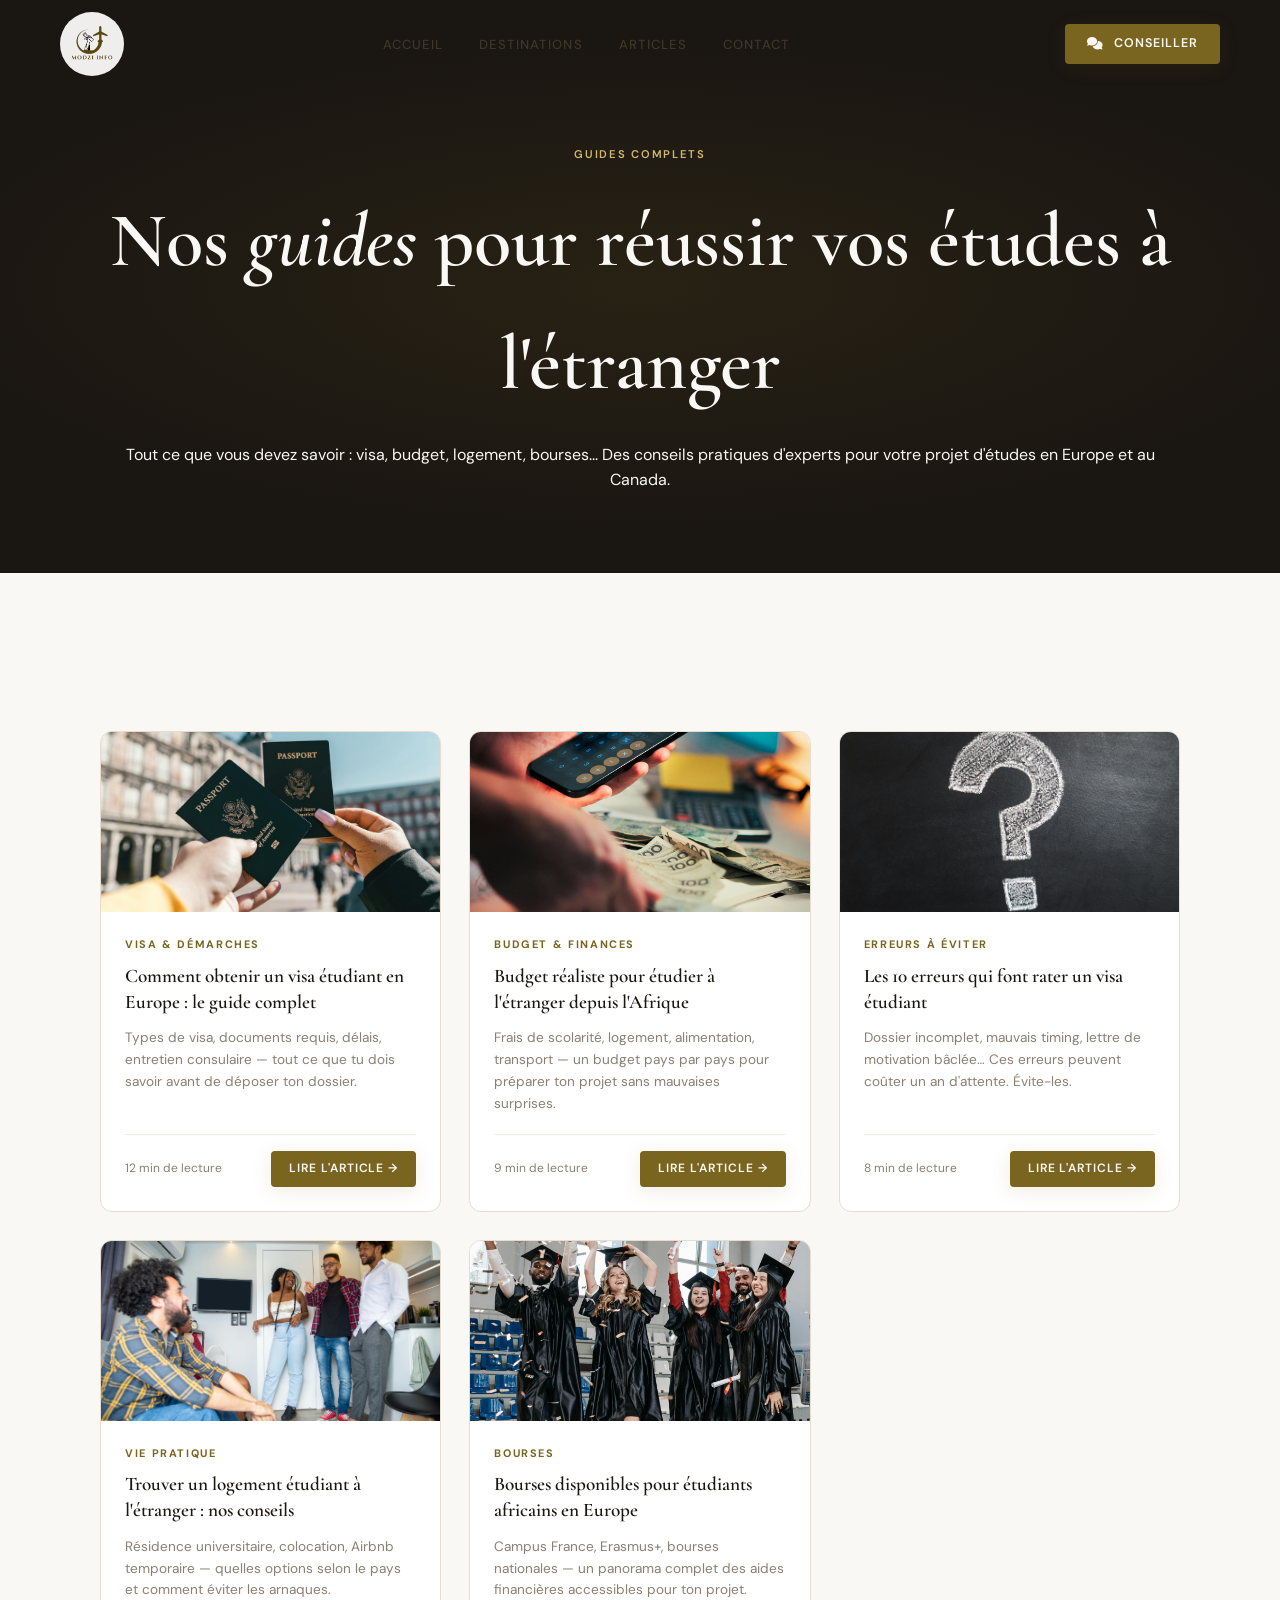
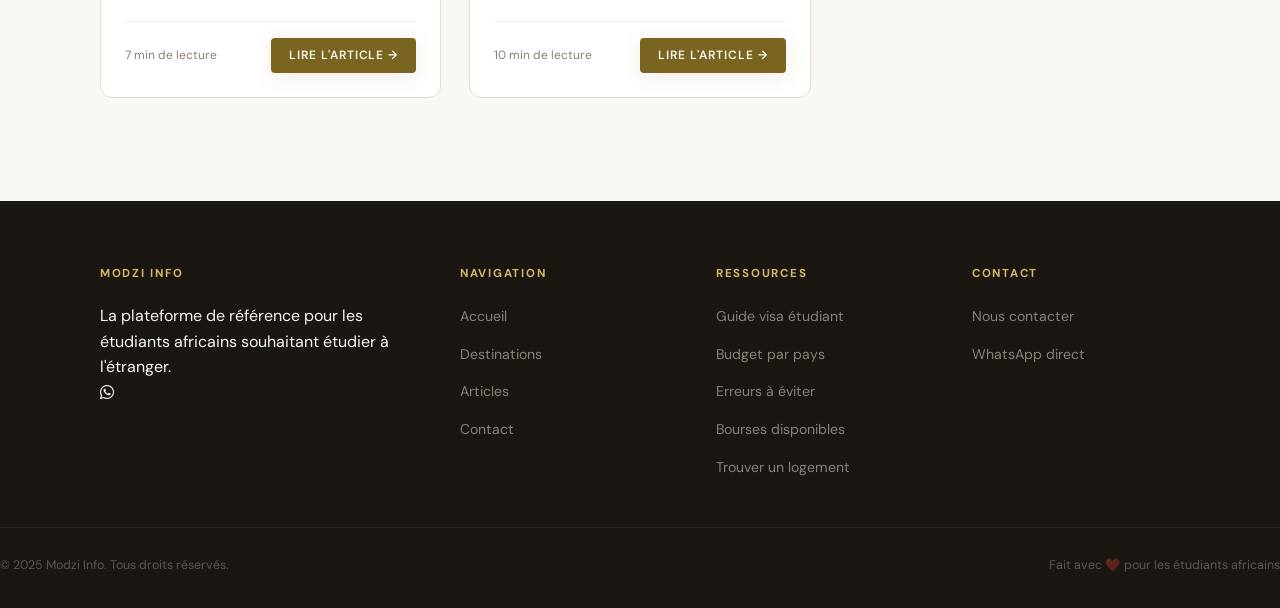
==== articles/index.html @ 4d3afb34 "premier commit" ====
<!DOCTYPE html>
<html lang="fr">
<head>
  <meta charset="UTF-8">
  <meta name="viewport" content="width=device-width, initial-scale=1.0">
  <title>Articles - Modzi Info</title>
  <meta name="description" content="Guides complets pour étudier à l'étranger : visa, budget, logement, bourses. Tous nos conseils pour réussir votre projet d'études en Europe et au Canada.">
  <meta name="keywords" content="études à l'étranger, visa étudiant, budget études, logement étudiant, bourses études">
  <meta property="og:title" content="Articles - Modzi Info">
  <meta property="og:description" content="Guides complets pour étudier à l'étranger : visa, budget, logement, bourses.">
  <meta property="og:type" content="website">
  <link rel="stylesheet" href="../styles.css">
  <link rel="icon" href="../images/logo.png" type="image/png">
  <link rel="stylesheet" href="https://cdnjs.cloudflare.com/ajax/libs/font-awesome/6.4.0/css/all.min.css">
</head>
<body>

<!-- NAVBAR -->
<nav class="navbar" aria-label="Navigation principale">
  <div class="navbar__inner">
    <a class="navbar__logo" href="../index.html" aria-label="Modzi Info - Accueil">
      <img src="../images/logo.png" alt="Modzi Info Logo" width="64" height="64" onerror="this.nextElementSibling.style.display='inline';">
      <span class="navbar__logo-text" style="display:none;">Modzi Info</span>
    </a>
    <ul class="navbar__links" role="list">
      <li><a href="../index.html">Accueil</a></li>
      <li><a href="../destinations.html">Destinations</a></li>
      <li><a href="index.html" aria-current="page">Articles</a></li>
      <li><a href="../contact.html">Contact</a></li>
    </ul>
    <a href="#" class="btn btn-primary navbar__cta" data-wa-generic style="padding:10px 22px;font-size:0.78rem;">
      <i class="fas fa-comments"></i> Conseiller
    </a>
    <button class="hamburger" aria-label="Menu" aria-expanded="false">
      <span></span><span></span><span></span>
    </button>
  </div>
</nav>

<!-- MOBILE MENU -->
<div class="mobile-menu" role="dialog" aria-modal="true" aria-label="Menu mobile">
  <button class="close-btn" aria-label="Fermer le menu">✕</button>
  <a href="../index.html">Accueil</a>
  <a href="../destinations.html">Destinations</a>
  <a href="index.html">Articles</a>
  <a href="../contact.html">Contact</a>
</div>

<!-- PAGE HEADER -->
<header class="page-header">
  <div class="page-header__bg" aria-hidden="true"></div>
  <div class="container page-header__content">
    <div class="tag tag--light">Guides complets</div>
    <h1 class="page-header__title">Nos <em>guides</em> pour réussir vos études à l'étranger</h1>
    <p class="page-header__subtitle">Tout ce que vous devez savoir : visa, budget, logement, bourses... Des conseils pratiques d'experts pour votre projet d'études en Europe et au Canada.</p>
  </div>
</header>

<!-- ARTICLES GRID -->
<section class="section">
  <div class="container">
    <div class="articles-grid">
      <!-- Article 1: Visa étudiant Europe -->
      <article class="article-card fade-up">
        <div class="article-card__thumb">
          <img src="../images/article 1.jpg" alt="Documents et visa" style="width:100%;height:100%;object-fit:cover;">
        </div>
        <div class="article-card__body">
          <div class="article-card__category">Visa & Démarches</div>
          <h3 class="article-card__title">Comment obtenir un visa étudiant en Europe : le guide complet</h3>
          <p class="article-card__excerpt">Types de visa, documents requis, délais, entretien consulaire — tout ce que tu dois savoir avant de déposer ton dossier.</p>
          <div class="article-card__footer">
            <span>12 min de lecture</span>
            <a href="#modal-visa-etudiant" data-modal="modal-visa-etudiant" class="btn btn-primary" style="padding:8px 18px;font-size:0.75rem;">Lire l'article →</a>
          </div>
        </div>
      </article>

      <!-- Article 2: Budget études étranger -->
      <article class="article-card fade-up">
        <div class="article-card__thumb">
          <img src="../images/article 2.jpg" alt="Budget et finances" style="width:100%;height:100%;object-fit:cover;">
        </div>
        <div class="article-card__body">
          <div class="article-card__category">Budget & Finances</div>
          <h3 class="article-card__title">Budget réaliste pour étudier à l'étranger depuis l'Afrique</h3>
          <p class="article-card__excerpt">Frais de scolarité, logement, alimentation, transport — un budget pays par pays pour préparer ton projet sans mauvaises surprises.</p>
          <div class="article-card__footer">
            <span>9 min de lecture</span>
            <a href="#modal-budget-etudes" data-modal="modal-budget-etudes" class="btn btn-primary" style="padding:8px 18px;font-size:0.75rem;">Lire l'article →</a>
          </div>
        </div>
      </article>

      <!-- Article 3: Erreurs visa étudiant -->
      <article class="article-card fade-up">
        <div class="article-card__thumb">
          <img src="../images/article 3.jpg" alt="Erreurs à éviter" style="width:100%;height:100%;object-fit:cover;">
        </div>
        <div class="article-card__body">
          <div class="article-card__category">Erreurs à éviter</div>
          <h3 class="article-card__title">Les 10 erreurs qui font rater un visa étudiant</h3>
          <p class="article-card__excerpt">Dossier incomplet, mauvais timing, lettre de motivation bâclée… Ces erreurs peuvent coûter un an d'attente. Évite-les.</p>
          <div class="article-card__footer">
            <span>8 min de lecture</span>
            <a href="#modal-erreurs-visa" data-modal="modal-erreurs-visa" class="btn btn-primary" style="padding:8px 18px;font-size:0.75rem;">Lire l'article →</a>
          </div>
        </div>
      </article>

      <!-- Article 4: Logement étudiant étranger -->
      <article class="article-card fade-up">
        <div class="article-card__thumb">
          <img src="../images/article 4.jpg" alt="Logement étudiant" style="width:100%;height:100%;object-fit:cover;">
        </div>
        <div class="article-card__body">
          <div class="article-card__category">Vie Pratique</div>
          <h3 class="article-card__title">Trouver un logement étudiant à l'étranger : nos conseils</h3>
          <p class="article-card__excerpt">Résidence universitaire, colocation, Airbnb temporaire — quelles options selon le pays et comment éviter les arnaques.</p>
          <div class="article-card__footer">
            <span>7 min de lecture</span>
            <a href="#modal-logement-etudiant" data-modal="modal-logement-etudiant" class="btn btn-primary" style="padding:8px 18px;font-size:0.75rem;">Lire l'article →</a>
          </div>
        </div>
      </article>

      <!-- Article 5: Bourses étudiants africains -->
      <article class="article-card fade-up">
        <div class="article-card__thumb">
          <img src="../images/article 5.jpg" alt="Bourses et diplôme" style="width:100%;height:100%;object-fit:cover;">
        </div>
        <div class="article-card__body">
          <div class="article-card__category">Bourses</div>
          <h3 class="article-card__title">Bourses disponibles pour étudiants africains en Europe</h3>
          <p class="article-card__excerpt">Campus France, Erasmus+, bourses nationales — un panorama complet des aides financières accessibles pour ton projet.</p>
          <div class="article-card__footer">
            <span>10 min de lecture</span>
            <a href="#modal-bourses-africains" data-modal="modal-bourses-africains" class="btn btn-primary" style="padding:8px 18px;font-size:0.75rem;">Lire l'article →</a>
          </div>
        </div>
      </article>
    </div>
  </div>
</section>

<!-- ARTICLE MODALS -->
<!-- Modal Visa Étudiant Europe -->
<div id="modal-visa-etudiant" class="modal" aria-hidden="true" role="dialog" aria-labelledby="modal-visa-title">
  <div class="modal__overlay" data-modal-close></div>
  <div class="modal__content">
    <button class="modal__close" data-modal-close aria-label="Fermer">
      <i class="fas fa-times"></i>
    </button>
    <div class="modal__header">
      <div class="modal__category">Visa & Démarches</div>
      <h2 id="modal-visa-title" class="modal__title">Comment obtenir un visa étudiant en Europe : le guide complet</h2>
      <div class="modal__meta">12 min de lecture</div>
    </div>
    <div class="modal__body">
      <p>Obtenir un visa étudiant pour l'Europe peut sembler complexe, mais avec la bonne préparation, c'est tout à fait réalisable. Voici le guide complet pour maximiser tes chances de succès.</p>

      <h3>Types de visa étudiant en Europe</h3>
      <p>Il existe plusieurs types de visa selon ta nationalité et le pays de destination :</p>
      <ul>
        <li><strong>Visa Schengen</strong> : Pour les séjours courts (jusqu'à 90 jours)</li>
        <li><strong>Visa étudiant long séjour</strong> : Pour les études de plus de 90 jours</li>
        <li><strong>Visa Campus France</strong> : Spécifique pour la France</li>
        <li><strong>Visa Erasmus+</strong> : Pour les programmes d'échange européens</li>
      </ul>

      <h3>Documents essentiels à préparer</h3>
      <p>Avant même de candidater, rassemble ces documents :</p>
      <ul>
        <li>Passeport valide (au moins 6 mois après la date de retour)</li>
        <li>Preuve d'admission dans un établissement d'enseignement</li>
        <li>Justificatif de ressources financières suffisantes</li>
        <li>Assurance santé internationale</li>
        <li>Certificat de scolarité ou diplôme</li>
      </ul>

      <h3>Délais et procédure</h3>
      <p>Les délais varient selon les pays, mais compte généralement :</p>
      <ul>
        <li>2-3 mois pour l'Allemagne et les Pays-Bas</li>
        <li>1-2 mois pour la France (via Campus France)</li>
        <li>4-6 semaines pour la Belgique et l'Italie</li>
      </ul>

      <div class="modal__cta">
        <a href="../contact.html" class="btn btn-primary" data-modal-close>Obtenir mon visa</a>
      </div>
    </div>
  </div>
</div>

<!-- Modal Budget Études -->
<div id="modal-budget-etudes" class="modal" aria-hidden="true" role="dialog" aria-labelledby="modal-budget-title">
  <div class="modal__overlay" data-modal-close></div>
  <div class="modal__content">
    <button class="modal__close" data-modal-close aria-label="Fermer">
      <i class="fas fa-times"></i>
    </button>
    <div class="modal__header">
      <div class="modal__category">Budget & Finances</div>
      <h2 id="modal-budget-title" class="modal__title">Budget réaliste pour étudier à l'étranger depuis l'Afrique</h2>
      <div class="modal__meta">9 min de lecture</div>
    </div>
    <div class="modal__body">
      <p>Étudier à l'étranger est un investissement important. Voici un budget réaliste pays par pays pour éviter les mauvaises surprises financières.</p>

      <h3>Coûts moyens annuels par pays</h3>

      <h4>🇫🇷 France</h4>
      <ul>
        <li>Frais de scolarité : 2 770€ (public) - 10 000€ (privé)</li>
        <li>Logement : 300-600€/mois</li>
        <li>Alimentation : 200-300€/mois</li>
        <li>Transport : 30-50€/mois</li>
        <li><strong>Total annuel : 12 000-18 000€</strong></li>
      </ul>

      <h4>🇩🇪 Allemagne</h4>
      <ul>
        <li>Frais de scolarité : 0-500€ (selon le Land)</li>
        <li>Logement : 250-450€/mois</li>
        <li>Alimentation : 180-280€/mois</li>
        <li>Transport : 50-80€/mois</li>
        <li><strong>Total annuel : 8 000-12 000€</strong></li>
      </ul>

      <h4>🇨🇦 Canada</h4>
      <ul>
        <li>Frais de scolarité : 8 000-15 000 CAD</li>
        <li>Logement : 400-800 CAD/mois</li>
        <li>Alimentation : 250-400 CAD/mois</li>
        <li>Transport : 60-100 CAD/mois</li>
        <li><strong>Total annuel : 18 000-25 000 CAD</strong></li>
      </ul>

      <h3>Comment réduire tes coûts</h3>
      <ul>
        <li>Postuler aux bourses d'études</li>
        <li>Choisir des villes moins chères</li>
        <li>Travailler pendant tes études (visa autorisant le travail)</li>
        <li>Opter pour la colocation</li>
        <li>Utiliser les transports en commun</li>
      </ul>

      <div class="modal__cta">
        <a href="../visa-etudiant-europe.html" class="btn btn-primary" data-modal-close>Voir les bourses disponibles</a>
      </div>
    </div>
  </div>
</div>

<!-- Modal Erreurs Visa -->
<div id="modal-erreurs-visa" class="modal" aria-hidden="true" role="dialog" aria-labelledby="modal-erreurs-title">
  <div class="modal__overlay" data-modal-close></div>
  <div class="modal__content">
    <button class="modal__close" data-modal-close aria-label="Fermer">
      <i class="fas fa-times"></i>
    </button>
    <div class="modal__header">
      <div class="modal__category">Erreurs à éviter</div>
      <h2 id="modal-erreurs-title" class="modal__title">Les 10 erreurs qui font rater un visa étudiant</h2>
      <div class="modal__meta">8 min de lecture</div>
    </div>
    <div class="modal__body">
      <p>Chaque année, des milliers de candidats voient leur visa refusé pour des erreurs évitables. Voici les pièges les plus courants et comment les éviter.</p>

      <h3>1. Dossier incomplet</h3>
      <p><strong>Erreur</strong> : Oublier un document ou fournir des photocopies illisibles.</p>
      <p><strong>Solution</strong> : Vérifier 3 fois ta checklist avant de déposer.</p>

      <h3>2. Mauvais timing</h3>
      <p><strong>Erreur</strong> : Déposer sa demande à la dernière minute.</p>
      <p><strong>Solution</strong> : Les délais peuvent atteindre 3 mois. Anticipe !</p>

      <h3>3. Lettre de motivation bâclée</h3>
      <p><strong>Erreur</strong> : Copier-coller un modèle générique.</p>
      <p><strong>Solution</strong> : Personnalise ta lettre avec tes motivations réelles.</p>

      <h3>4. Preuve de fonds insuffisante</h3>
      <p><strong>Erreur</strong> : Montrer juste le minimum requis.</p>
      <p><strong>Solution</strong> : Prévois une marge de sécurité (+20-30%).</p>

      <h3>5. Traductions non certifiées</h3>
      <p><strong>Erreur</strong> : Faire traduire par Google Translate.</p>
      <p><strong>Solution</strong> : Utilise des traducteurs assermentés.</p>

      <h3>6. Mauvaise assurance santé</h3>
      <p><strong>Erreur</strong> : Choisir la moins chère sans vérifier la couverture.</p>
      <p><strong>Solution</strong> : Vérifie qu'elle couvre les soins en Europe.</p>

      <h3>7. Adresse d'hébergement imprécise</h3>
      <p><strong>Erreur</strong> : Donner une adresse temporaire ou incomplète.</p>
      <p><strong>Solution</strong> : Fournis une attestation d'hébergement détaillée.</p>

      <h3>8. Documents périmés</h3>
      <p><strong>Erreur</strong> : Utiliser des relevés bancaires vieux de 6 mois.</p>
      <p><strong>Solution</strong> : Tous les documents doivent être récents.</p>

      <h3>9. Erreurs dans le formulaire</h3>
      <p><strong>Erreur</strong> : Fautes de frappe ou informations incohérentes.</p>
      <p><strong>Solution</strong> : Relis-toi plusieurs fois avant validation.</p>

      <h3>10. Stress à l'entretien</h3>
      <p><strong>Erreur</strong> : Paniquer et donner des réponses incohérentes.</p>
      <p><strong>Solution</strong> : Prépare-toi aux questions classiques.</p>

      <div class="modal__cta">
        <a href="../visa-etudiant-europe.html" class="btn btn-primary" data-modal-close>Éviter ces erreurs</a>
      </div>
    </div>
  </div>
</div>

<!-- Modal Logement Étudiant -->
<div id="modal-logement-etudiant" class="modal" aria-hidden="true" role="dialog" aria-labelledby="modal-logement-title">
  <div class="modal__overlay" data-modal-close></div>
  <div class="modal__content">
    <button class="modal__close" data-modal-close aria-label="Fermer">
      <i class="fas fa-times"></i>
    </button>
    <div class="modal__header">
      <div class="modal__category">Vie Pratique</div>
      <h2 id="modal-logement-title" class="modal__title">Trouver un logement étudiant à l'étranger : nos conseils</h2>
      <div class="modal__meta">7 min de lecture</div>
    </div>
    <div class="modal__body">
      <p>Trouver un logement à l'étranger peut être stressant. Voici les meilleures options selon ton budget et tes besoins.</p>

      <h3>Options de logement par pays</h3>

      <h4>🇫🇷 France - Résidence universitaire (CROUS)</h4>
      <ul>
        <li>Loyer : 150-350€/mois</li>
        <li>Avantages : Sécurité, proximité campus, restauration</li>
        <li>Inconvénients : Liste d'attente longue, règles strictes</li>
        <li>Conseil : Candidature 6 mois à l'avance</li>
      </ul>

      <h4>🇩🇪 Allemagne - Studentenwohnheim</h4>
      <ul>
        <li>Loyer : 200-400€/mois</li>
        <li>Avantages : Prix abordables, communauté internationale</li>
        <li>Inconvénients : Peu d'intimité, règles internes</li>
        <li>Conseil : Parle allemand pour de meilleures chances</li>
      </ul>

      <h4>🇨🇦 Canada - Résidence ou colocation</h4>
      <ul>
        <li>Loyer : 400-800 CAD/mois</li>
        <li>Avantages : Flexibilité, apprentissage du français/anglais</li>
        <li>Inconvénients : Marché locatif tendu</li>
        <li>Conseil : Utilise Facebook groups et Kijiji</li>
      </ul>

      <h3>Comment éviter les arnaques</h3>
      <ul>
        <li>Vérifie toujours l'identité du propriétaire</li>
        <li>Visite le logement avant de signer</li>
        <li>Lis attentivement le contrat</li>
        <li>Demande des références pour les colocataires</li>
        <li>Méfie-toi des offres "trop belles pour être vraies"</li>
      </ul>

      <h3>Documents nécessaires</h3>
      <ul>
        <li>Carte d'étudiant ou lettre d'admission</li>
        <li>Justificatif de revenus</li>
        <li>Garant (souvent un parent)</li>
        <li>Assurance habitation</li>
      </ul>

      <div class="modal__cta">
        <a href="../destinations.html" class="btn btn-primary" data-modal-close>Voir les destinations</a>
      </div>
    </div>
  </div>
</div>

<!-- Modal Bourses Étudiants Africains -->
<div id="modal-bourses-africains" class="modal" aria-hidden="true" role="dialog" aria-labelledby="modal-bourses-title">
  <div class="modal__overlay" data-modal-close></div>
  <div class="modal__content">
    <button class="modal__close" data-modal-close aria-label="Fermer">
      <i class="fas fa-times"></i>
    </button>
    <div class="modal__header">
      <div class="modal__category">Bourses</div>
      <h2 id="modal-bourses-title" class="modal__title">Bourses disponibles pour étudiants africains en Europe</h2>
      <div class="modal__meta">10 min de lecture</div>
    </div>
    <div class="modal__body">
      <p>Les bourses d'études peuvent couvrir jusqu'à 100% de tes frais. Voici un panorama complet des aides financières accessibles aux étudiants africains.</p>

      <h3>Bourses françaises</h3>

      <h4>🎓 Bourse Campus France</h4>
      <ul>
        <li>Montant : 1 000-4 000€/an selon le niveau</li>
        <li>Conditions : Admission universitaire, ressources modestes</li>
        <li>Candidature : Via le dossier Campus France</li>
      </ul>

      <h4>🌍 Bourse Eiffel</h4>
      <ul>
        <li>Montant : 1 181€/mois (Master) - 1 400€/mois (Doctorat)</li>
        <li>Conditions : Excellence académique, projet innovant</li>
        <li>Candidature : Via l'établissement d'accueil</li>
      </ul>

      <h3>Bourses européennes</h3>

      <h4>🇪🇺 Erasmus+ Afrique</h4>
      <ul>
        <li>Montant : 1 000€/mois + frais de voyage</li>
        <li>Conditions : Master ou Doctorat, partenariat université</li>
        <li>Candidature : Via ton université d'origine</li>
      </ul>

      <h4>🇩🇪 DAAD (Allemagne)</h4>
      <ul>
        <li>Montant : 750-1 000€/mois</li>
        <li>Conditions : Très bonnes notes, projet de recherche</li>
        <li>Candidature : En ligne sur le site DAAD</li>
      </ul>

      <h3>Bourses internationales</h3>

      <h4>🌍 AUF (Agence Universitaire Francophone)</h4>
      <ul>
        <li>Montant : Variable selon le pays</li>
        <li>Conditions : Pays membres de l'AUF</li>
        <li>Candidature : Via l'université partenaire</li>
      </ul>

      <h4>🇺🇳 Bourses UNESCO</h4>
      <ul>
        <li>Montant : Frais de scolarité + allocation</li>
        <li>Conditions : Projet de développement durable</li>
        <li>Candidature : Via le gouvernement national</li>
      </ul>

      <h3>Conseils pour candidater</h3>
      <ul>
        <li>Commence tes recherches 1 an à l'avance</li>
        <li>Prépare un dossier solide avec de bonnes notes</li>
        <li>Rédige une lettre de motivation percutante</li>
        <li>Demande des lettres de recommandation</li>
        <li>Candidate à plusieurs bourses simultanément</li>
      </ul>

      <div class="modal__cta">
        <a href="../contact.html" class="btn btn-primary" data-modal-close>Postuler aux bourses</a>
      </div>
    </div>
  </div>
</div>

<!-- FOOTER -->
<footer class="footer">
  <div class="container footer__grid">
    <div class="footer__col">
      <h4>Modzi Info</h4>
      <p>La plateforme de référence pour les étudiants africains souhaitant étudier à l'étranger.</p>
      <div class="footer__social">
        <a href="https://wa.me/22899324636" target="_blank" rel="noopener" aria-label="WhatsApp">
          <i class="fab fa-whatsapp"></i>
        </a>
      </div>
    </div>
    <div class="footer__col">
      <h4>Navigation</h4>
      <ul>
        <li><a href="../index.html">Accueil</a></li>
        <li><a href="../destinations.html">Destinations</a></li>
        <li><a href="index.html">Articles</a></li>
        <li><a href="../contact.html">Contact</a></li>
      </ul>
    </div>
    <div class="footer__col">
      <h4>Ressources</h4>
      <ul>
        <li><a href="#modal-visa-etudiant" data-modal="modal-visa-etudiant">Guide visa étudiant</a></li>
        <li><a href="#modal-budget-etudes" data-modal="modal-budget-etudes">Budget par pays</a></li>
        <li><a href="#modal-erreurs-visa" data-modal="modal-erreurs-visa">Erreurs à éviter</a></li>
        <li><a href="#modal-bourses-africains" data-modal="modal-bourses-africains">Bourses disponibles</a></li>
        <li><a href="#modal-logement-etudiant" data-modal="modal-logement-etudiant">Trouver un logement</a></li>
      </ul>
    </div>
    <div class="footer__col">
      <h4>Contact</h4>
      <ul>
        <li><a href="../contact.html">Nous contacter</a></li>
        <li><a href="https://wa.me/22899324636" target="_blank" rel="noopener">WhatsApp direct</a></li>
      </ul>
    </div>
  </div>
  <div class="footer__bottom">
    <span>© 2025 Modzi Info. Tous droits réservés.</span>
    <span>Fait avec ❤️ pour les étudiants africains</span>
  </div>
</footer>

<script src="../main.js"></script>
</body>
</html>
---- styles.css ----
/* ========================================
   MODZI INFO — Design System
   Luxury Editorial × African Ambition
   ======================================== */

@import url('https://fonts.googleapis.com/css2?family=Cormorant+Garamond:ital,wght@0,300;0,400;0,600;0,700;1,300;1,400&family=DM+Sans:wght@300;400;500;600&display=swap');

:root {
  --gold: #7a6520;
  --gold-light: #b89a30;
  --gold-pale: #d4b96a;
  --gold-shimmer: #e8d48a;
  --beige: #f2ede6;
  --beige-dark: #e6ddd0;
  --cream: #faf8f4;
  --ink: #1a1612;
  --ink-light: #3d3629;
  --muted: #8a7f72;
  --white: #ffffff;
  --shadow: rgba(122, 101, 32, 0.12);
  --shadow-deep: rgba(26, 22, 18, 0.18);
  --font-display: 'Cormorant Garamond', Georgia, serif;
  --font-body: 'DM Sans', sans-serif;
  --radius: 4px;
  --radius-lg: 12px;
  --transition: 0.35s cubic-bezier(0.25, 0.46, 0.45, 0.94);
  --container: 1200px;
  --section-pad: clamp(60px, 8vw, 120px);
}

*, *::before, *::after { box-sizing: border-box; margin: 0; padding: 0; }
html { scroll-behavior: smooth; font-size: 16px; }
body { font-family: var(--font-body); background: var(--cream); color: var(--ink); line-height: 1.6; overflow-x: hidden; -webkit-font-smoothing: antialiased; }
img { max-width: 100%; display: block; }
a { color: inherit; text-decoration: none; }
ul { list-style: none; }

.container { max-width: var(--container); margin: 0 auto; padding: 0 clamp(20px, 5vw, 60px); }
.section { padding: var(--section-pad) 0; }
.section--dark { background: var(--ink); color: var(--cream); }
.section--beige { background: var(--beige); }

.tag { display: inline-block; font-family: var(--font-body); font-size: 0.7rem; font-weight: 600; letter-spacing: 0.15em; text-transform: uppercase; color: var(--gold); margin-bottom: 16px; }
.tag--light { color: var(--gold-pale); }

.section-title { font-family: var(--font-display); font-size: clamp(2rem, 5vw, 3.5rem); font-weight: 600; line-height: 1.1; color: var(--ink); }
.section-title--light { color: var(--cream); }
.section-title em { font-style: italic; color: var(--gold); }
.section-subtitle { font-size: clamp(1rem, 2vw, 1.15rem); color: var(--muted); max-width: 540px; margin-top: 16px; font-weight: 300; }
.section-subtitle--light { color: var(--gold-pale); opacity: 0.85; }

.btn { display: inline-flex; align-items: center; gap: 10px; font-family: var(--font-body); font-size: 0.85rem; font-weight: 600; letter-spacing: 0.08em; text-transform: uppercase; padding: 14px 32px; border-radius: var(--radius); cursor: pointer; border: none; transition: var(--transition); position: relative; overflow: hidden; white-space: nowrap; }
.btn:hover { transform: translateY(-2px); }
.btn:active { transform: translateY(0); }
.btn-primary { background: var(--gold); color: var(--cream); box-shadow: 0 4px 20px var(--shadow); }
.btn-primary:hover { background: var(--ink); box-shadow: 0 8px 32px var(--shadow-deep); }
.btn-outline { background: transparent; color: var(--gold); border: 1.5px solid var(--gold); }
.btn-outline:hover { background: var(--gold); color: var(--cream); }
.btn-light { background: var(--cream); color: var(--gold); }
.btn-light:hover { background: var(--beige); }
.btn-whatsapp { background: #25d366; color: #fff; font-size: 0.95rem; padding: 16px 36px; border-radius: 50px; box-shadow: 0 8px 32px rgba(37,211,102,0.3); }
.btn-whatsapp:hover { background: #1da851; box-shadow: 0 12px 40px rgba(37,211,102,0.45); transform: translateY(-2px); }

.navbar { position: fixed; top: 0; left: 0; right: 0; z-index: 1000; padding: 0 clamp(20px, 5vw, 60px); transition: var(--transition); }
.navbar.scrolled { background: rgba(250,248,244,0.96); backdrop-filter: blur(20px); -webkit-backdrop-filter: blur(20px); box-shadow: 0 1px 0 var(--beige-dark), 0 4px 20px var(--shadow); }
.navbar__inner { max-width: var(--container); margin: 0 auto; display: flex; align-items: center; justify-content: space-between; height: 88px; }
.navbar__logo { display: flex; align-items: center; gap: 12px; }
.navbar__logo img { height: 64px; width: 64px; object-fit: contain; border-radius: 50%; background: rgba(255,255,255,0.05); }
.navbar__logo-text { font-family: var(--font-display); font-size: 1.5rem; font-weight: 700; color: var(--gold); letter-spacing: 0.05em; }
.navbar__links { display: flex; align-items: center; gap: 36px; }
.navbar__links a { font-size: 0.82rem; font-weight: 500; letter-spacing: 0.08em; text-transform: uppercase; color: var(--ink-light); transition: color var(--transition); position: relative; }
.navbar__links a::after { content: ''; position: absolute; bottom: -3px; left: 0; right: 0; height: 1.5px; background: var(--gold); transform: scaleX(0); transform-origin: left; transition: transform var(--transition); }
.navbar__links a:hover { color: var(--gold); }
.navbar__links a:hover::after { transform: scaleX(1); }
.navbar__cta { margin-left: 16px; }
.hamburger { display: none; flex-direction: column; gap: 5px; cursor: pointer; padding: 4px; background: none; border: none; }
.hamburger span { width: 24px; height: 2px; background: var(--cream); transition: var(--transition); border-radius: 2px; display: block; }
.navbar.scrolled .hamburger span { background: var(--ink); }

.mobile-menu { display: none; position: fixed; inset: 0; background: var(--cream); z-index: 999; flex-direction: column; align-items: center; justify-content: center; gap: 32px; }
.mobile-menu.open { display: flex; }
.mobile-menu a { font-family: var(--font-display); font-size: 2rem; font-weight: 600; color: var(--ink); transition: color var(--transition); }
.mobile-menu a:hover { color: var(--gold); }
.mobile-menu .close-btn { position: absolute; top: 24px; right: 24px; font-size: 1.8rem; cursor: pointer; color: var(--muted); background: none; border: none; line-height: 1; }

.hero { min-height: 100vh; display: flex; align-items: center; position: relative; overflow: hidden; background: var(--ink); padding: 120px 0 80px; }
.hero__bg { position: absolute; inset: 0; background: radial-gradient(ellipse 80% 60% at 70% 50%, rgba(122,101,32,0.18) 0%, transparent 60%), radial-gradient(ellipse 50% 80% at 20% 80%, rgba(122,101,32,0.08) 0%, transparent 50%); }
.hero__grid-lines { position: absolute; inset: 0; background-image: linear-gradient(rgba(122,101,32,0.06) 1px, transparent 1px), linear-gradient(90deg, rgba(122,101,32,0.06) 1px, transparent 1px); background-size: 60px 60px; }
.hero__content { position: relative; z-index: 2; max-width: 680px; }
.hero__eyebrow { display: inline-flex; align-items: center; gap: 10px; font-size: 0.72rem; font-weight: 600; letter-spacing: 0.18em; text-transform: uppercase; color: var(--gold-pale); margin-bottom: 28px; }
.hero__eyebrow::before { content: ''; width: 32px; height: 1px; background: var(--gold-pale); }
.hero__title { font-family: var(--font-display); font-size: clamp(2.8rem, 6.5vw, 5rem); font-weight: 600; line-height: 1.05; color: var(--cream); margin-bottom: 28px; }
.hero__title em { font-style: italic; color: var(--gold-pale); }
.hero__subtitle { font-size: clamp(1rem, 2vw, 1.15rem); color: rgba(242,237,230,0.6); font-weight: 300; max-width: 480px; margin-bottom: 48px; line-height: 1.75; }
.hero__actions { display: flex; gap: 16px; flex-wrap: wrap; }
.hero__scroll { position: absolute; bottom: 40px; left: 50%; transform: translateX(-50%); display: flex; flex-direction: column; align-items: center; gap: 8px; color: rgba(242,237,230,0.4); font-size: 0.7rem; letter-spacing: 0.15em; text-transform: uppercase; animation: scrollPulse 2.5s ease-in-out infinite; }
.hero__scroll-line { width: 1px; height: 48px; background: linear-gradient(to bottom, rgba(242,237,230,0.4), transparent); }
@keyframes scrollPulse { 0%,100%{opacity:.4;transform:translateX(-50%) translateY(0)}50%{opacity:.8;transform:translateX(-50%) translateY(6px)} }

.hero__flags { position: absolute; right: clamp(20px, 5vw, 80px); top: 50%; transform: translateY(-50%); display: flex; flex-direction: column; gap: 12px; z-index: 2; }
.hero__flag-chip { display: flex; align-items: center; gap: 10px; background: rgba(255,255,255,0.05); border: 1px solid rgba(122,101,32,0.25); border-radius: 50px; padding: 8px 16px; font-size: 0.8rem; color: rgba(242,237,230,0.7); backdrop-filter: blur(8px); transition: var(--transition); }
.hero__flag-chip:hover { background: rgba(122,101,32,0.2); border-color: var(--gold-pale); color: var(--cream); }

.stats-bar { background: var(--gold); padding: 24px 0; }
.stats-bar__inner { display: flex; justify-content: center; gap: clamp(32px, 5vw, 80px); flex-wrap: wrap; }
.stat-item { text-align: center; color: var(--cream); }
.stat-item__num { font-family: var(--font-display); font-size: 2rem; font-weight: 700; display: block; line-height: 1; }
.stat-item__label { font-size: 0.72rem; letter-spacing: 0.12em; text-transform: uppercase; opacity: 0.75; margin-top: 4px; display: block; }

.destinations-grid { display: grid; grid-template-columns: repeat(auto-fill, minmax(260px, 1fr)); gap: 24px; margin-top: 56px; }
.dest-card { background: var(--white); border-radius: var(--radius-lg); overflow: hidden; border: 1px solid var(--beige-dark); transition: var(--transition); cursor: pointer; position: relative; }
.dest-card:hover { transform: translateY(-6px); box-shadow: 0 24px 64px var(--shadow-deep); border-color: var(--gold-pale); }
.dest-card__header { height: 140px; display: flex; align-items: center; justify-content: center; position: relative; overflow: hidden; }
.dest-card__flag { width: 120px; height: 80px; object-fit: cover; position: relative; z-index: 1; border-radius: var(--radius); }
.dest-card__header-bg { position: absolute; inset: 0; opacity: 0.07; transition: var(--transition); background-size: cover; background-position: center; }
.dest-card:hover .dest-card__header-bg { opacity: 0.13; transform: scale(1.05); }
.dest-card__body { padding: 22px; }
.dest-card__country { font-family: var(--font-display); font-size: 1.4rem; font-weight: 600; color: var(--ink); margin-bottom: 8px; }
.dest-card__desc { font-size: 0.85rem; color: var(--muted); line-height: 1.65; margin-bottom: 18px; }
.dest-card__meta { display: flex; gap: 6px; flex-wrap: wrap; margin-bottom: 18px; }
.meta-tag { font-size: 0.68rem; font-weight: 600; letter-spacing: 0.08em; text-transform: uppercase; padding: 4px 10px; border-radius: 50px; background: var(--beige); color: var(--gold); }

.steps { display: grid; grid-template-columns: repeat(auto-fit, minmax(240px, 1fr)); gap: 40px; margin-top: 64px; position: relative; }
.steps::before { content: ''; position: absolute; top: 36px; left: 10%; right: 10%; height: 1px; background: linear-gradient(90deg, transparent, var(--gold-pale), transparent); }
.step { text-align: center; position: relative; }
.step__num { width: 72px; height: 72px; border-radius: 50%; background: var(--beige); border: 2px solid var(--gold-pale); display: flex; align-items: center; justify-content: center; margin: 0 auto 24px; font-family: var(--font-display); font-size: 1.8rem; font-weight: 700; color: var(--gold); position: relative; z-index: 1; transition: var(--transition); }
.step:hover .step__num { background: var(--gold); color: var(--cream); transform: scale(1.1); }
.step__title { font-family: var(--font-display); font-size: 1.3rem; font-weight: 600; color: var(--ink); margin-bottom: 12px; }
.step__desc { font-size: 0.88rem; color: var(--muted); line-height: 1.7; }

.articles-grid { display: grid; grid-template-columns: repeat(auto-fill, minmax(300px, 1fr)); gap: 28px; margin-top: 56px; }
.article-card { background: var(--white); border-radius: var(--radius-lg); overflow: hidden; border: 1px solid var(--beige-dark); transition: var(--transition); display: flex; flex-direction: column; }
.article-card:hover { transform: translateY(-4px); box-shadow: 0 16px 48px var(--shadow); }
.article-card__thumb { height: 180px; display: flex; align-items: center; justify-content: center; overflow: hidden; background: var(--beige); }
.article-card__body { padding: 24px; flex: 1; display: flex; flex-direction: column; }
.article-card__category { font-size: 0.68rem; font-weight: 700; letter-spacing: 0.15em; text-transform: uppercase; color: var(--gold); margin-bottom: 10px; }
.article-card__title { font-family: var(--font-display); font-size: 1.2rem; font-weight: 600; color: var(--ink); line-height: 1.35; margin-bottom: 12px; }
.article-card__excerpt { font-size: 0.85rem; color: var(--muted); line-height: 1.6; flex: 1; margin-bottom: 20px; }
.article-card__footer { display: flex; align-items: center; justify-content: space-between; font-size: 0.75rem; color: var(--muted); margin-top: auto; border-top: 1px solid var(--beige); padding-top: 16px; }

.conversion { text-align: center; padding: var(--section-pad) 0; position: relative; overflow: hidden; }
.conversion__bg { position: absolute; inset: 0; background: radial-gradient(ellipse 70% 80% at 50% 50%, rgba(122,101,32,0.1) 0%, transparent 70%); }
.conversion__content { position: relative; z-index: 1; }
.conversion__title { font-family: var(--font-display); font-size: clamp(2.2rem, 5vw, 4rem); font-weight: 600; color: var(--ink); margin-bottom: 20px; }
.conversion__title em { font-style: italic; color: var(--gold); }
.conversion__text { font-size: 1.05rem; color: var(--muted); max-width: 500px; margin: 0 auto 40px; font-weight: 300; }
.conversion__trust { display: flex; align-items: center; justify-content: center; gap: 24px; margin-top: 28px; flex-wrap: wrap; font-size: 0.8rem; color: var(--muted); }
.conversion__trust-item { display: flex; align-items: center; gap: 6px; }
.conversion__trust-item::before { content: '✓'; color: #25d366; font-weight: 700; }

footer { background: var(--ink); color: var(--cream); padding: 64px 0 32px; }
.footer__grid { display: grid; grid-template-columns: 1.5fr repeat(3, 1fr); gap: 48px; margin-bottom: 48px; }
.footer__brand img { height: 40px; margin-bottom: 16px; border-radius: 50%; }
.footer__brand p { font-size: 0.85rem; color: rgba(242,237,230,0.45); line-height: 1.7; max-width: 240px; }
.footer__col h4 { font-size: 0.72rem; font-weight: 700; letter-spacing: 0.15em; text-transform: uppercase; color: var(--gold-pale); margin-bottom: 20px; }
.footer__col ul { display: flex; flex-direction: column; gap: 12px; }
.footer__col ul a { font-size: 0.88rem; color: rgba(242,237,230,0.5); transition: color var(--transition); }
.footer__col ul a:hover { color: var(--gold-pale); }
.footer__bottom { border-top: 1px solid rgba(255,255,255,0.08); padding-top: 28px; display: flex; align-items: center; justify-content: space-between; font-size: 0.78rem; color: rgba(242,237,230,0.3); }

.country-hero { background: var(--ink); color: var(--cream); padding: 140px 0 80px; position: relative; overflow: hidden; }
.country-hero__flag-bg { position: absolute; right: -2%; top: 50%; transform: translateY(-50%); font-size: clamp(200px, 30vw, 360px); line-height: 1; opacity: 0.07; pointer-events: none; }
.country-hero__tag { font-size: 0.72rem; font-weight: 700; letter-spacing: 0.15em; text-transform: uppercase; color: var(--gold-pale); margin-bottom: 16px; display: flex; align-items: center; gap: 10px; }
.country-hero__tag::before { content: ''; width: 28px; height: 1px; background: var(--gold-pale); }
.country-hero__title { font-family: var(--font-display); font-size: clamp(2.5rem, 6vw, 5rem); font-weight: 600; line-height: 1.1; margin-bottom: 20px; }
.country-hero__subtitle { font-size: 1.05rem; color: rgba(242,237,230,0.6); max-width: 480px; font-weight: 300; line-height: 1.75; margin-bottom: 40px; }
.country-hero__quick { display: flex; gap: 32px; flex-wrap: wrap; margin-top: 48px; padding-top: 40px; border-top: 1px solid rgba(255,255,255,0.1); }
.quick-stat__val { font-family: var(--font-display); font-size: 1.8rem; font-weight: 700; color: var(--gold-pale); display: block; }
.quick-stat__key { font-size: 0.72rem; letter-spacing: 0.1em; text-transform: uppercase; opacity: 0.5; }

.country-content { padding: 80px 0; }
.country-layout { display: grid; grid-template-columns: 1fr 300px; gap: 60px; align-items: start; }
.content-block { margin-bottom: 56px; }
.content-block__title { font-family: var(--font-display); font-size: 1.7rem; font-weight: 600; color: var(--ink); margin-bottom: 20px; padding-bottom: 16px; border-bottom: 1px solid var(--beige-dark); display: flex; align-items: center; gap: 12px; }
.content-block p { font-size: 0.95rem; color: var(--ink-light); line-height: 1.85; margin-bottom: 16px; }

.info-list { display: flex; flex-direction: column; gap: 12px; }
.info-item { display: flex; align-items: flex-start; gap: 14px; padding: 16px; background: var(--beige); border-radius: var(--radius); border-left: 3px solid var(--gold-pale); }
.info-item__icon { font-size: 1rem; flex-shrink: 0; margin-top: 2px; }
.info-item__text { font-size: 0.88rem; color: var(--ink-light); line-height: 1.5; }
.info-item__label { font-weight: 600; color: var(--ink); font-size: 0.82rem; display: block; margin-bottom: 2px; }

.warning-box { background: #fff8e1; border: 1px solid #ffe082; border-radius: var(--radius); padding: 20px 24px; margin: 24px 0; }
.warning-box__title { font-weight: 700; font-size: 0.82rem; color: #e65100; margin-bottom: 12px; text-transform: uppercase; letter-spacing: 0.08em; }
.warning-box ul li { font-size: 0.88rem; color: #5d4037; padding-left: 20px; position: relative; margin-bottom: 8px; }
.warning-box ul li::before { content: '⚠'; position: absolute; left: 0; font-size: 0.7rem; }

.steps-list { display: flex; flex-direction: column; gap: 20px; }
.step-item { display: flex; gap: 20px; align-items: flex-start; }
.step-item__num { width: 36px; height: 36px; border-radius: 50%; background: var(--gold); color: var(--cream); display: flex; align-items: center; justify-content: center; font-weight: 700; font-size: 0.85rem; flex-shrink: 0; }
.step-item__content h4 { font-weight: 600; font-size: 0.95rem; color: var(--ink); margin-bottom: 4px; }
.step-item__content p { font-size: 0.85rem; color: var(--muted); line-height: 1.6; margin: 0; }

.sidebar { position: sticky; top: 100px; display: flex; flex-direction: column; gap: 24px; }
.sidebar-card { background: var(--ink); color: var(--cream); border-radius: var(--radius-lg); padding: 32px; text-align: center; }
.sidebar-card__icon { font-size: 2.5rem; margin-bottom: 16px; }
.sidebar-card__title { font-family: var(--font-display); font-size: 1.4rem; font-weight: 600; margin-bottom: 12px; }
.sidebar-card__text { font-size: 0.85rem; color: rgba(242,237,230,0.55); line-height: 1.7; margin-bottom: 24px; }
.sidebar-card .btn { width: 100%; justify-content: center; }

.budget-card { background: var(--white); border: 1px solid var(--beige-dark); border-radius: var(--radius-lg); padding: 28px; }
.budget-card h3 { font-family: var(--font-display); font-size: 1.2rem; font-weight: 600; color: var(--ink); margin-bottom: 20px; padding-bottom: 16px; border-bottom: 1px solid var(--beige-dark); }
.budget-line { display: flex; justify-content: space-between; align-items: center; padding: 10px 0; border-bottom: 1px solid var(--beige); font-size: 0.85rem; }
.budget-line:last-child { border: none; font-weight: 700; color: var(--gold); }
.budget-line__label { color: var(--muted); }
.budget-line__val { font-weight: 600; }

.page-header { background: var(--ink); color: var(--cream); padding: 140px 0 80px; text-align: center; position: relative; overflow: hidden; }
.page-header__bg { position: absolute; inset: 0; background: radial-gradient(ellipse 80% 60% at 50% 50%, rgba(122,101,32,0.15) 0%, transparent 70%); }
.page-header__content { position: relative; z-index: 1; }
.page-header__title { font-family: var(--font-display); font-size: clamp(2.5rem, 6vw, 5rem); font-weight: 600; margin-bottom: 16px; }
.page-header__sub { font-size: 1.1rem; color: rgba(242,237,230,0.55); max-width: 500px; margin: 0 auto; font-weight: 300; }

.breadcrumb { padding: 16px 0; font-size: 0.78rem; color: var(--muted); display: flex; align-items: center; gap: 8px; flex-wrap: wrap; }
.breadcrumb a { color: var(--gold); }
.breadcrumb a:hover { text-decoration: underline; }

.article-body { max-width: 740px; margin: 0 auto; padding: 80px clamp(20px, 5vw, 60px); }
.article-body h2 { font-family: var(--font-display); font-size: 1.75rem; font-weight: 600; color: var(--ink); margin: 48px 0 20px; }
.article-body p { font-size: 1rem; color: var(--ink-light); line-height: 1.9; margin-bottom: 20px; }
.article-body ul { margin: 20px 0; display: flex; flex-direction: column; gap: 10px; }
.article-body ul li { padding-left: 20px; position: relative; font-size: 0.95rem; color: var(--ink-light); line-height: 1.7; }
.article-body ul li::before { content: '→'; position: absolute; left: 0; color: var(--gold); font-weight: 700; }
.article-cta { background: var(--beige); border-radius: var(--radius-lg); padding: 40px; text-align: center; margin: 56px 0; border: 1px solid var(--gold-pale); }
.article-cta h3 { font-family: var(--font-display); font-size: 1.6rem; font-weight: 600; color: var(--ink); margin-bottom: 12px; }
.article-cta p { color: var(--muted); margin-bottom: 24px; }

.contact-section { padding: var(--section-pad) 0; }
.contact-layout { display: grid; grid-template-columns: 1fr 1.2fr; gap: 80px; align-items: start; }
.contact-info__title { font-family: var(--font-display); font-size: 2.5rem; font-weight: 600; color: var(--ink); margin-bottom: 20px; }
.contact-info p { font-size: 0.95rem; color: var(--muted); line-height: 1.8; margin-bottom: 40px; }
.contact-methods { display: flex; flex-direction: column; gap: 20px; }
.contact-method { display: flex; align-items: center; gap: 16px; padding: 20px; background: var(--beige); border-radius: var(--radius); transition: var(--transition); border: 1px solid transparent; }
.contact-method:hover { border-color: var(--gold-pale); background: var(--white); }
.contact-method__icon { width: 48px; height: 48px; border-radius: 50%; background: var(--gold); display: flex; align-items: center; justify-content: center; font-size: 1.2rem; flex-shrink: 0; }
.contact-method__label { font-size: 0.72rem; font-weight: 700; letter-spacing: 0.1em; text-transform: uppercase; color: var(--muted); }
.contact-method__val { font-weight: 600; font-size: 0.95rem; color: var(--ink); margin-top: 2px; }
.contact-form { background: var(--white); border-radius: var(--radius-lg); padding: 40px; border: 1px solid var(--beige-dark); }
.form-group { margin-bottom: 24px; }
.form-group label { display: block; font-size: 0.75rem; font-weight: 700; letter-spacing: 0.1em; text-transform: uppercase; color: var(--ink-light); margin-bottom: 8px; }
.form-group input, .form-group select, .form-group textarea { width: 100%; padding: 13px 16px; border: 1.5px solid var(--beige-dark); border-radius: var(--radius); font-family: var(--font-body); font-size: 0.9rem; color: var(--ink); background: var(--cream); transition: border-color var(--transition); outline: none; }
.form-group input:focus, .form-group select:focus, .form-group textarea:focus { border-color: var(--gold); background: var(--white); }
.form-group textarea { resize: vertical; min-height: 120px; }
.form-group select { cursor: pointer; }

.fade-up { opacity: 0; transform: translateY(30px); transition: opacity 0.7s ease, transform 0.7s ease; }
.fade-up.visible { opacity: 1; transform: translateY(0); }

@media (max-width: 1024px) {
  .footer__grid { grid-template-columns: 1fr 1fr; }
  .country-layout { grid-template-columns: 1fr; }
  .sidebar { position: static; }
  .contact-layout { grid-template-columns: 1fr; gap: 48px; }
}
.testimonials-grid { 
  display: flex; 
  gap: 28px; 
  margin-top: 56px; 
  margin-bottom: 40px; 
  overflow: hidden;
  position: relative;
}

.testimonials-grid::before,
.testimonials-grid::after {
  content: '';
  flex-shrink: 0;
  width: 28px;
}

.testimonials-container {
  display: flex;
  gap: 28px;
  animation: scroll 30s linear infinite;
}

.testimonials-container:hover {
  animation-play-state: paused;
}

@keyframes scroll {
  0% { transform: translateX(0); }
  100% { transform: translateX(-50%); }
}
.testimonial-card { background: var(--white); border: 1.5px solid var(--beige-dark); border-radius: var(--radius-lg); padding: 32px; transition: var(--transition); position: relative; }
.testimonial-card:hover { transform: translateY(-4px); box-shadow: 0 16px 48px var(--shadow); border-color: var(--gold-pale); }
.testimonial-stars { font-size: 1rem; color: #ffc107; margin-bottom: 16px; letter-spacing: 2px; }
.testimonial-text { font-size: 0.95rem; color: var(--ink-light); line-height: 1.8; margin-bottom: 24px; font-style: italic; }
.testimonial-author { display: flex; align-items: center; gap: 12px; }
.testimonial-avatar { font-size: 2.5rem; }
.testimonial-name { font-weight: 600; color: var(--ink); font-size: 0.9rem; }
.testimonial-location { font-size: 0.75rem; color: var(--gold); font-weight: 600; letter-spacing: 0.08em; text-transform: uppercase; }

@media (max-width: 768px) {
  .testimonials-grid { 
    display: grid; 
    grid-template-columns: 1fr; 
    overflow: visible;
  }
  .testimonials-container {
    animation: none;
    display: grid;
    grid-template-columns: 1fr;
    gap: 28px;
  }
  .footer__bottom { flex-direction: column; gap: 12px; text-align: center; }
  .steps::before { display: none; }
}
@media (max-width: 480px) {
  .hero__actions { flex-direction: column; }
  .hero__actions .btn { text-align: center; justify-content: center; }
}

/* MODAL STYLES */
.modal {
  position: fixed;
  top: 0;
  left: 0;
  width: 100%;
  height: 100%;
  z-index: 1000;
  display: flex;
  align-items: center;
  justify-content: center;
  opacity: 0;
  visibility: hidden;
  transition: all 0.3s ease;
}

.modal.open {
  opacity: 1;
  visibility: visible;
}

.modal__overlay {
  position: absolute;
  top: 0;
  left: 0;
  width: 100%;
  height: 100%;
  background: rgba(26, 22, 18, 0.8);
  backdrop-filter: blur(4px);
  cursor: pointer;
}

.modal__content {
  position: relative;
  background: var(--white);
  border-radius: var(--radius-lg);
  max-width: 800px;
  max-height: 90vh;
  width: 90%;
  margin: 20px;
  box-shadow: 0 20px 60px rgba(122, 101, 40, 0.3);
  overflow: hidden;
  transform: scale(0.9) translateY(20px);
  transition: all 0.3s ease;
}

.modal.open .modal__content {
  transform: scale(1) translateY(0);
}

.modal__close {
  position: absolute;
  top: 20px;
  right: 20px;
  background: none;
  border: none;
  font-size: 24px;
  color: var(--muted);
  cursor: pointer;
  z-index: 10;
  width: 40px;
  height: 40px;
  border-radius: 50%;
  display: flex;
  align-items: center;
  justify-content: center;
  transition: all 0.2s ease;
}

.modal__close:hover {
  background: var(--beige-light);
  color: var(--ink);
}

.modal__header {
  padding: 40px 40px 20px;
  border-bottom: 1px solid var(--beige-dark);
}

.modal__category {
  display: inline-block;
  background: var(--gold);
  color: var(--white);
  padding: 6px 16px;
  border-radius: var(--radius-sm);
  font-size: 0.8rem;
  font-weight: 600;
  letter-spacing: 0.08em;
  text-transform: uppercase;
  margin-bottom: 16px;
}

.modal__title {
  font-size: 1.8rem;
  font-weight: 700;
  color: var(--ink);
  margin: 0 0 12px 0;
  line-height: 1.2;
}

.modal__meta {
  font-size: 0.9rem;
  color: var(--muted);
  font-weight: 500;
}

.modal__body {
  padding: 32px 40px;
  max-height: 60vh;
  overflow-y: auto;
}

.modal__body h3 {
  font-size: 1.2rem;
  font-weight: 600;
  color: var(--ink);
  margin: 32px 0 16px 0;
}

.modal__body h4 {
  font-size: 1rem;
  font-weight: 600;
  color: var(--gold);
  margin: 24px 0 12px 0;
}

.modal__body p {
  line-height: 1.7;
  color: var(--ink-light);
  margin-bottom: 16px;
}

.modal__body ul {
  margin: 16px 0;
  padding-left: 20px;
}

.modal__body li {
  margin-bottom: 8px;
  line-height: 1.6;
  color: var(--ink-light);
}

.modal__body strong {
  color: var(--ink);
  font-weight: 600;
}

.modal__cta {
  margin-top: 32px;
  padding-top: 24px;
  border-top: 1px solid var(--beige-dark);
  text-align: center;
}

@media (max-width: 768px) {
  .modal__content {
    width: 95%;
    margin: 10px;
    max-height: 95vh;
  }

  .modal__header {
    padding: 30px 30px 15px;
  }

  .modal__title {
    font-size: 1.5rem;
  }

  .modal__body {
    padding: 24px 30px;
    max-height: 70vh;
  }

  .modal__close {
    top: 15px;
    right: 15px;
  }
}

@media (max-width: 480px) {
  .modal__header {
    padding: 20px 20px 15px;
  }

  .modal__title {
    font-size: 1.3rem;
  }

  .modal__body {
    padding: 20px;
  }
}
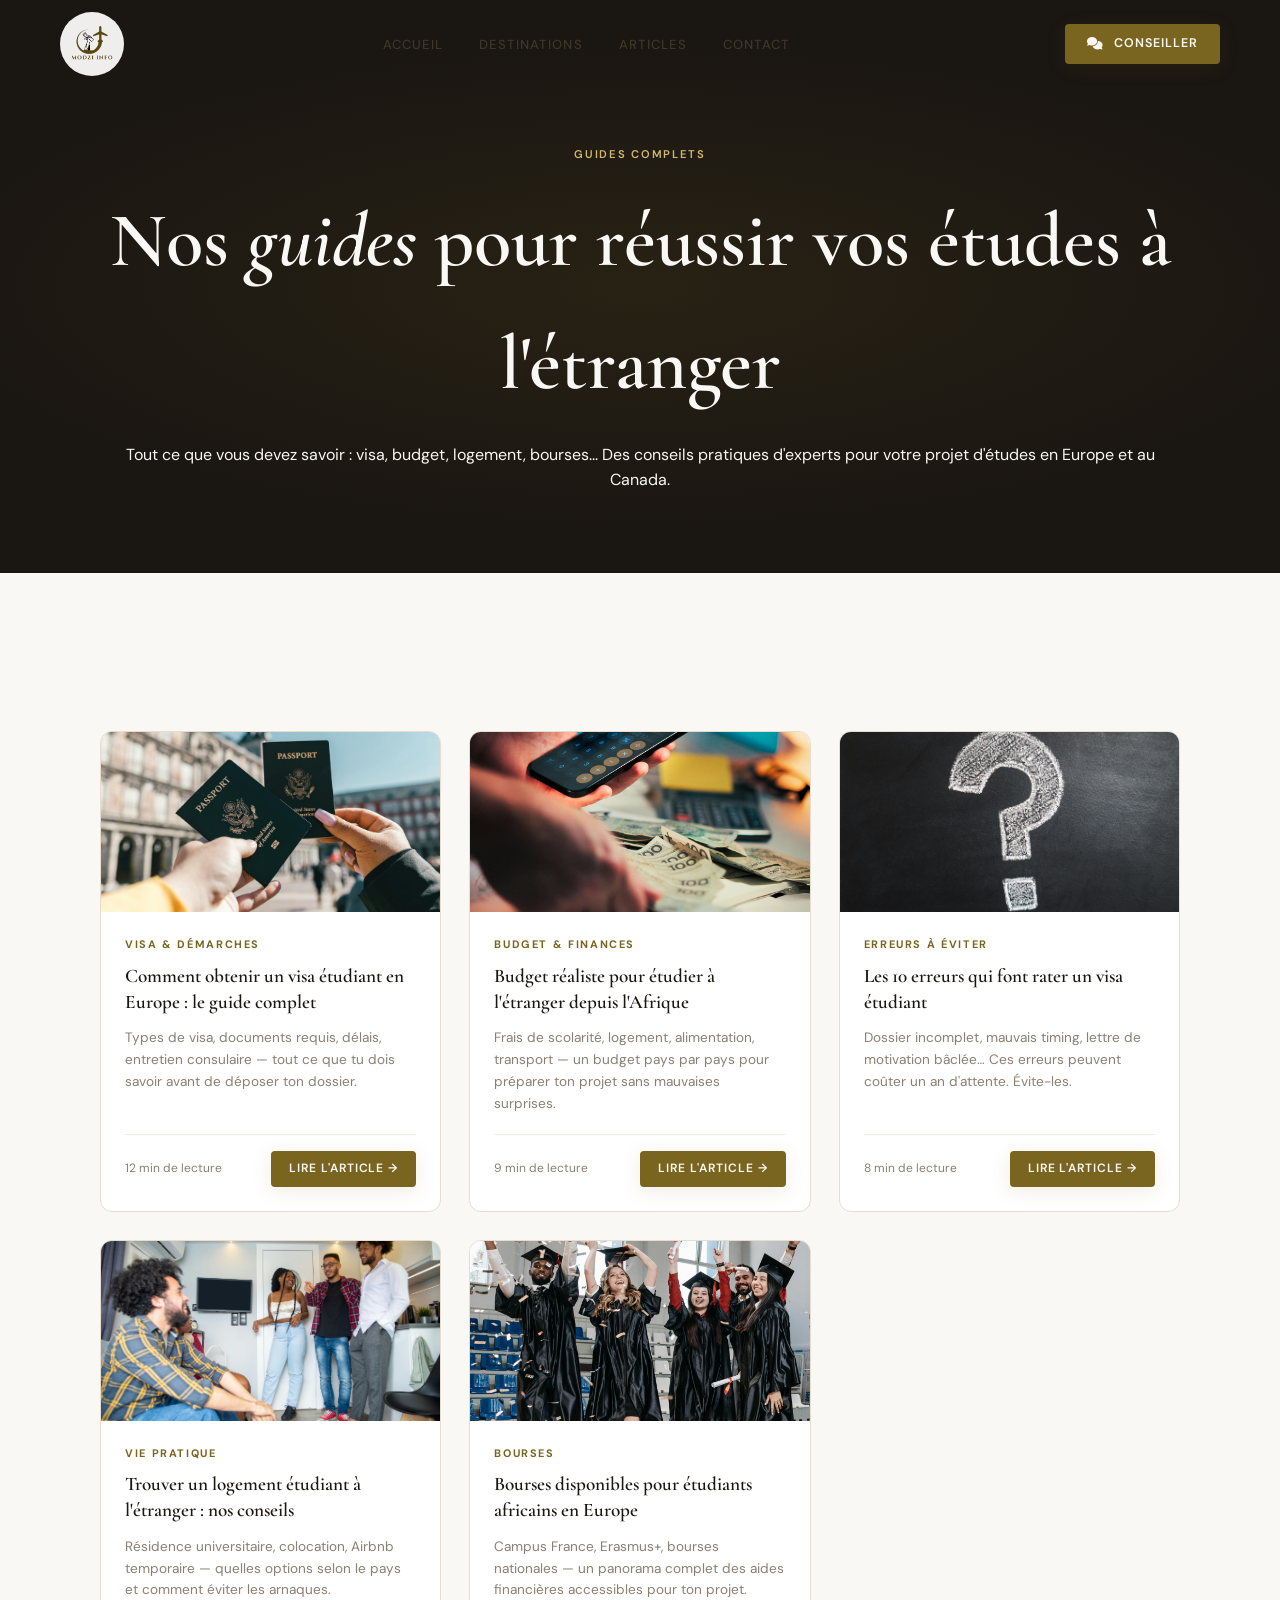
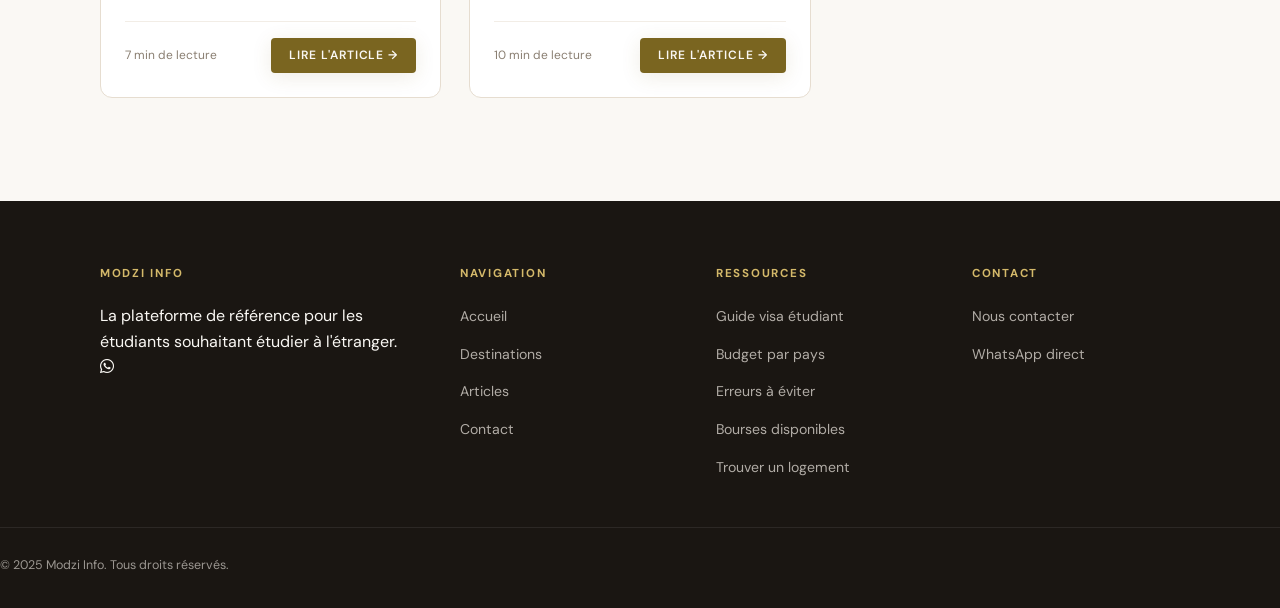
==== commit 2b8cd720: "other updates" ====
--- a/articles/index.html
+++ b/articles/index.html
@@ -1,509 +1,536 @@
 <!DOCTYPE html>
 <html lang="fr">
+
 <head>
   <meta charset="UTF-8">
   <meta name="viewport" content="width=device-width, initial-scale=1.0">
   <title>Articles - Modzi Info</title>
-  <meta name="description" content="Guides complets pour étudier à l'étranger : visa, budget, logement, bourses. Tous nos conseils pour réussir votre projet d'études en Europe et au Canada.">
+  <meta name="description"
+    content="Guides complets pour étudier à l'étranger : visa, budget, logement, bourses. Tous nos conseils pour réussir votre projet d'études en Europe et au Canada.">
   <meta name="keywords" content="études à l'étranger, visa étudiant, budget études, logement étudiant, bourses études">
   <meta property="og:title" content="Articles - Modzi Info">
-  <meta property="og:description" content="Guides complets pour étudier à l'étranger : visa, budget, logement, bourses.">
+  <meta property="og:description"
+    content="Guides complets pour étudier à l'étranger : visa, budget, logement, bourses.">
   <meta property="og:type" content="website">
   <link rel="stylesheet" href="../styles.css">
   <link rel="icon" href="../images/logo.png" type="image/png">
   <link rel="stylesheet" href="https://cdnjs.cloudflare.com/ajax/libs/font-awesome/6.4.0/css/all.min.css">
 </head>
+
 <body>
 
-<!-- NAVBAR -->
-<nav class="navbar" aria-label="Navigation principale">
-  <div class="navbar__inner">
-    <a class="navbar__logo" href="../index.html" aria-label="Modzi Info - Accueil">
-      <img src="../images/logo.png" alt="Modzi Info Logo" width="64" height="64" onerror="this.nextElementSibling.style.display='inline';">
-      <span class="navbar__logo-text" style="display:none;">Modzi Info</span>
-    </a>
-    <ul class="navbar__links" role="list">
-      <li><a href="../index.html">Accueil</a></li>
-      <li><a href="../destinations.html">Destinations</a></li>
-      <li><a href="index.html" aria-current="page">Articles</a></li>
-      <li><a href="../contact.html">Contact</a></li>
-    </ul>
-    <a href="#" class="btn btn-primary navbar__cta" data-wa-generic style="padding:10px 22px;font-size:0.78rem;">
-      <i class="fas fa-comments"></i> Conseiller
-    </a>
-    <button class="hamburger" aria-label="Menu" aria-expanded="false">
-      <span></span><span></span><span></span>
-    </button>
-  </div>
-</nav>
-
-<!-- MOBILE MENU -->
-<div class="mobile-menu" role="dialog" aria-modal="true" aria-label="Menu mobile">
-  <button class="close-btn" aria-label="Fermer le menu">✕</button>
-  <a href="../index.html">Accueil</a>
-  <a href="../destinations.html">Destinations</a>
-  <a href="index.html">Articles</a>
-  <a href="../contact.html">Contact</a>
-</div>
-
-<!-- PAGE HEADER -->
-<header class="page-header">
-  <div class="page-header__bg" aria-hidden="true"></div>
-  <div class="container page-header__content">
-    <div class="tag tag--light">Guides complets</div>
-    <h1 class="page-header__title">Nos <em>guides</em> pour réussir vos études à l'étranger</h1>
-    <p class="page-header__subtitle">Tout ce que vous devez savoir : visa, budget, logement, bourses... Des conseils pratiques d'experts pour votre projet d'études en Europe et au Canada.</p>
-  </div>
-</header>
-
-<!-- ARTICLES GRID -->
-<section class="section">
-  <div class="container">
-    <div class="articles-grid">
-      <!-- Article 1: Visa étudiant Europe -->
-      <article class="article-card fade-up">
-        <div class="article-card__thumb">
-          <img src="../images/article 1.jpg" alt="Documents et visa" style="width:100%;height:100%;object-fit:cover;">
-        </div>
-        <div class="article-card__body">
-          <div class="article-card__category">Visa & Démarches</div>
-          <h3 class="article-card__title">Comment obtenir un visa étudiant en Europe : le guide complet</h3>
-          <p class="article-card__excerpt">Types de visa, documents requis, délais, entretien consulaire — tout ce que tu dois savoir avant de déposer ton dossier.</p>
-          <div class="article-card__footer">
-            <span>12 min de lecture</span>
-            <a href="#modal-visa-etudiant" data-modal="modal-visa-etudiant" class="btn btn-primary" style="padding:8px 18px;font-size:0.75rem;">Lire l'article →</a>
-          </div>
-        </div>
-      </article>
-
-      <!-- Article 2: Budget études étranger -->
-      <article class="article-card fade-up">
-        <div class="article-card__thumb">
-          <img src="../images/article 2.jpg" alt="Budget et finances" style="width:100%;height:100%;object-fit:cover;">
-        </div>
-        <div class="article-card__body">
-          <div class="article-card__category">Budget & Finances</div>
-          <h3 class="article-card__title">Budget réaliste pour étudier à l'étranger depuis l'Afrique</h3>
-          <p class="article-card__excerpt">Frais de scolarité, logement, alimentation, transport — un budget pays par pays pour préparer ton projet sans mauvaises surprises.</p>
-          <div class="article-card__footer">
-            <span>9 min de lecture</span>
-            <a href="#modal-budget-etudes" data-modal="modal-budget-etudes" class="btn btn-primary" style="padding:8px 18px;font-size:0.75rem;">Lire l'article →</a>
-          </div>
-        </div>
-      </article>
-
-      <!-- Article 3: Erreurs visa étudiant -->
-      <article class="article-card fade-up">
-        <div class="article-card__thumb">
-          <img src="../images/article 3.jpg" alt="Erreurs à éviter" style="width:100%;height:100%;object-fit:cover;">
-        </div>
-        <div class="article-card__body">
-          <div class="article-card__category">Erreurs à éviter</div>
-          <h3 class="article-card__title">Les 10 erreurs qui font rater un visa étudiant</h3>
-          <p class="article-card__excerpt">Dossier incomplet, mauvais timing, lettre de motivation bâclée… Ces erreurs peuvent coûter un an d'attente. Évite-les.</p>
-          <div class="article-card__footer">
-            <span>8 min de lecture</span>
-            <a href="#modal-erreurs-visa" data-modal="modal-erreurs-visa" class="btn btn-primary" style="padding:8px 18px;font-size:0.75rem;">Lire l'article →</a>
-          </div>
-        </div>
-      </article>
-
-      <!-- Article 4: Logement étudiant étranger -->
-      <article class="article-card fade-up">
-        <div class="article-card__thumb">
-          <img src="../images/article 4.jpg" alt="Logement étudiant" style="width:100%;height:100%;object-fit:cover;">
-        </div>
-        <div class="article-card__body">
-          <div class="article-card__category">Vie Pratique</div>
-          <h3 class="article-card__title">Trouver un logement étudiant à l'étranger : nos conseils</h3>
-          <p class="article-card__excerpt">Résidence universitaire, colocation, Airbnb temporaire — quelles options selon le pays et comment éviter les arnaques.</p>
-          <div class="article-card__footer">
-            <span>7 min de lecture</span>
-            <a href="#modal-logement-etudiant" data-modal="modal-logement-etudiant" class="btn btn-primary" style="padding:8px 18px;font-size:0.75rem;">Lire l'article →</a>
-          </div>
-        </div>
-      </article>
-
-      <!-- Article 5: Bourses étudiants africains -->
-      <article class="article-card fade-up">
-        <div class="article-card__thumb">
-          <img src="../images/article 5.jpg" alt="Bourses et diplôme" style="width:100%;height:100%;object-fit:cover;">
-        </div>
-        <div class="article-card__body">
-          <div class="article-card__category">Bourses</div>
-          <h3 class="article-card__title">Bourses disponibles pour étudiants africains en Europe</h3>
-          <p class="article-card__excerpt">Campus France, Erasmus+, bourses nationales — un panorama complet des aides financières accessibles pour ton projet.</p>
-          <div class="article-card__footer">
-            <span>10 min de lecture</span>
-            <a href="#modal-bourses-africains" data-modal="modal-bourses-africains" class="btn btn-primary" style="padding:8px 18px;font-size:0.75rem;">Lire l'article →</a>
-          </div>
-        </div>
-      </article>
-    </div>
-  </div>
-</section>
-
-<!-- ARTICLE MODALS -->
-<!-- Modal Visa Étudiant Europe -->
-<div id="modal-visa-etudiant" class="modal" aria-hidden="true" role="dialog" aria-labelledby="modal-visa-title">
-  <div class="modal__overlay" data-modal-close></div>
-  <div class="modal__content">
-    <button class="modal__close" data-modal-close aria-label="Fermer">
-      <i class="fas fa-times"></i>
-    </button>
-    <div class="modal__header">
-      <div class="modal__category">Visa & Démarches</div>
-      <h2 id="modal-visa-title" class="modal__title">Comment obtenir un visa étudiant en Europe : le guide complet</h2>
-      <div class="modal__meta">12 min de lecture</div>
-    </div>
-    <div class="modal__body">
-      <p>Obtenir un visa étudiant pour l'Europe peut sembler complexe, mais avec la bonne préparation, c'est tout à fait réalisable. Voici le guide complet pour maximiser tes chances de succès.</p>
-
-      <h3>Types de visa étudiant en Europe</h3>
-      <p>Il existe plusieurs types de visa selon ta nationalité et le pays de destination :</p>
-      <ul>
-        <li><strong>Visa Schengen</strong> : Pour les séjours courts (jusqu'à 90 jours)</li>
-        <li><strong>Visa étudiant long séjour</strong> : Pour les études de plus de 90 jours</li>
-        <li><strong>Visa Campus France</strong> : Spécifique pour la France</li>
-        <li><strong>Visa Erasmus+</strong> : Pour les programmes d'échange européens</li>
-      </ul>
-
-      <h3>Documents essentiels à préparer</h3>
-      <p>Avant même de candidater, rassemble ces documents :</p>
-      <ul>
-        <li>Passeport valide (au moins 6 mois après la date de retour)</li>
-        <li>Preuve d'admission dans un établissement d'enseignement</li>
-        <li>Justificatif de ressources financières suffisantes</li>
-        <li>Assurance santé internationale</li>
-        <li>Certificat de scolarité ou diplôme</li>
-      </ul>
-
-      <h3>Délais et procédure</h3>
-      <p>Les délais varient selon les pays, mais compte généralement :</p>
-      <ul>
-        <li>2-3 mois pour l'Allemagne et les Pays-Bas</li>
-        <li>1-2 mois pour la France (via Campus France)</li>
-        <li>4-6 semaines pour la Belgique et l'Italie</li>
-      </ul>
-
-      <div class="modal__cta">
-        <a href="../contact.html" class="btn btn-primary" data-modal-close>Obtenir mon visa</a>
-      </div>
-    </div>
-  </div>
-</div>
-
-<!-- Modal Budget Études -->
-<div id="modal-budget-etudes" class="modal" aria-hidden="true" role="dialog" aria-labelledby="modal-budget-title">
-  <div class="modal__overlay" data-modal-close></div>
-  <div class="modal__content">
-    <button class="modal__close" data-modal-close aria-label="Fermer">
-      <i class="fas fa-times"></i>
-    </button>
-    <div class="modal__header">
-      <div class="modal__category">Budget & Finances</div>
-      <h2 id="modal-budget-title" class="modal__title">Budget réaliste pour étudier à l'étranger depuis l'Afrique</h2>
-      <div class="modal__meta">9 min de lecture</div>
-    </div>
-    <div class="modal__body">
-      <p>Étudier à l'étranger est un investissement important. Voici un budget réaliste pays par pays pour éviter les mauvaises surprises financières.</p>
-
-      <h3>Coûts moyens annuels par pays</h3>
-
-      <h4>🇫🇷 France</h4>
-      <ul>
-        <li>Frais de scolarité : 2 770€ (public) - 10 000€ (privé)</li>
-        <li>Logement : 300-600€/mois</li>
-        <li>Alimentation : 200-300€/mois</li>
-        <li>Transport : 30-50€/mois</li>
-        <li><strong>Total annuel : 12 000-18 000€</strong></li>
-      </ul>
-
-      <h4>🇩🇪 Allemagne</h4>
-      <ul>
-        <li>Frais de scolarité : 0-500€ (selon le Land)</li>
-        <li>Logement : 250-450€/mois</li>
-        <li>Alimentation : 180-280€/mois</li>
-        <li>Transport : 50-80€/mois</li>
-        <li><strong>Total annuel : 8 000-12 000€</strong></li>
-      </ul>
-
-      <h4>🇨🇦 Canada</h4>
-      <ul>
-        <li>Frais de scolarité : 8 000-15 000 CAD</li>
-        <li>Logement : 400-800 CAD/mois</li>
-        <li>Alimentation : 250-400 CAD/mois</li>
-        <li>Transport : 60-100 CAD/mois</li>
-        <li><strong>Total annuel : 18 000-25 000 CAD</strong></li>
-      </ul>
-
-      <h3>Comment réduire tes coûts</h3>
-      <ul>
-        <li>Postuler aux bourses d'études</li>
-        <li>Choisir des villes moins chères</li>
-        <li>Travailler pendant tes études (visa autorisant le travail)</li>
-        <li>Opter pour la colocation</li>
-        <li>Utiliser les transports en commun</li>
-      </ul>
-
-      <div class="modal__cta">
-        <a href="../visa-etudiant-europe.html" class="btn btn-primary" data-modal-close>Voir les bourses disponibles</a>
-      </div>
-    </div>
-  </div>
-</div>
-
-<!-- Modal Erreurs Visa -->
-<div id="modal-erreurs-visa" class="modal" aria-hidden="true" role="dialog" aria-labelledby="modal-erreurs-title">
-  <div class="modal__overlay" data-modal-close></div>
-  <div class="modal__content">
-    <button class="modal__close" data-modal-close aria-label="Fermer">
-      <i class="fas fa-times"></i>
-    </button>
-    <div class="modal__header">
-      <div class="modal__category">Erreurs à éviter</div>
-      <h2 id="modal-erreurs-title" class="modal__title">Les 10 erreurs qui font rater un visa étudiant</h2>
-      <div class="modal__meta">8 min de lecture</div>
-    </div>
-    <div class="modal__body">
-      <p>Chaque année, des milliers de candidats voient leur visa refusé pour des erreurs évitables. Voici les pièges les plus courants et comment les éviter.</p>
-
-      <h3>1. Dossier incomplet</h3>
-      <p><strong>Erreur</strong> : Oublier un document ou fournir des photocopies illisibles.</p>
-      <p><strong>Solution</strong> : Vérifier 3 fois ta checklist avant de déposer.</p>
-
-      <h3>2. Mauvais timing</h3>
-      <p><strong>Erreur</strong> : Déposer sa demande à la dernière minute.</p>
-      <p><strong>Solution</strong> : Les délais peuvent atteindre 3 mois. Anticipe !</p>
-
-      <h3>3. Lettre de motivation bâclée</h3>
-      <p><strong>Erreur</strong> : Copier-coller un modèle générique.</p>
-      <p><strong>Solution</strong> : Personnalise ta lettre avec tes motivations réelles.</p>
-
-      <h3>4. Preuve de fonds insuffisante</h3>
-      <p><strong>Erreur</strong> : Montrer juste le minimum requis.</p>
-      <p><strong>Solution</strong> : Prévois une marge de sécurité (+20-30%).</p>
-
-      <h3>5. Traductions non certifiées</h3>
-      <p><strong>Erreur</strong> : Faire traduire par Google Translate.</p>
-      <p><strong>Solution</strong> : Utilise des traducteurs assermentés.</p>
-
-      <h3>6. Mauvaise assurance santé</h3>
-      <p><strong>Erreur</strong> : Choisir la moins chère sans vérifier la couverture.</p>
-      <p><strong>Solution</strong> : Vérifie qu'elle couvre les soins en Europe.</p>
-
-      <h3>7. Adresse d'hébergement imprécise</h3>
-      <p><strong>Erreur</strong> : Donner une adresse temporaire ou incomplète.</p>
-      <p><strong>Solution</strong> : Fournis une attestation d'hébergement détaillée.</p>
-
-      <h3>8. Documents périmés</h3>
-      <p><strong>Erreur</strong> : Utiliser des relevés bancaires vieux de 6 mois.</p>
-      <p><strong>Solution</strong> : Tous les documents doivent être récents.</p>
-
-      <h3>9. Erreurs dans le formulaire</h3>
-      <p><strong>Erreur</strong> : Fautes de frappe ou informations incohérentes.</p>
-      <p><strong>Solution</strong> : Relis-toi plusieurs fois avant validation.</p>
-
-      <h3>10. Stress à l'entretien</h3>
-      <p><strong>Erreur</strong> : Paniquer et donner des réponses incohérentes.</p>
-      <p><strong>Solution</strong> : Prépare-toi aux questions classiques.</p>
-
-      <div class="modal__cta">
-        <a href="../visa-etudiant-europe.html" class="btn btn-primary" data-modal-close>Éviter ces erreurs</a>
-      </div>
-    </div>
-  </div>
-</div>
-
-<!-- Modal Logement Étudiant -->
-<div id="modal-logement-etudiant" class="modal" aria-hidden="true" role="dialog" aria-labelledby="modal-logement-title">
-  <div class="modal__overlay" data-modal-close></div>
-  <div class="modal__content">
-    <button class="modal__close" data-modal-close aria-label="Fermer">
-      <i class="fas fa-times"></i>
-    </button>
-    <div class="modal__header">
-      <div class="modal__category">Vie Pratique</div>
-      <h2 id="modal-logement-title" class="modal__title">Trouver un logement étudiant à l'étranger : nos conseils</h2>
-      <div class="modal__meta">7 min de lecture</div>
-    </div>
-    <div class="modal__body">
-      <p>Trouver un logement à l'étranger peut être stressant. Voici les meilleures options selon ton budget et tes besoins.</p>
-
-      <h3>Options de logement par pays</h3>
-
-      <h4>🇫🇷 France - Résidence universitaire (CROUS)</h4>
-      <ul>
-        <li>Loyer : 150-350€/mois</li>
-        <li>Avantages : Sécurité, proximité campus, restauration</li>
-        <li>Inconvénients : Liste d'attente longue, règles strictes</li>
-        <li>Conseil : Candidature 6 mois à l'avance</li>
-      </ul>
-
-      <h4>🇩🇪 Allemagne - Studentenwohnheim</h4>
-      <ul>
-        <li>Loyer : 200-400€/mois</li>
-        <li>Avantages : Prix abordables, communauté internationale</li>
-        <li>Inconvénients : Peu d'intimité, règles internes</li>
-        <li>Conseil : Parle allemand pour de meilleures chances</li>
-      </ul>
-
-      <h4>🇨🇦 Canada - Résidence ou colocation</h4>
-      <ul>
-        <li>Loyer : 400-800 CAD/mois</li>
-        <li>Avantages : Flexibilité, apprentissage du français/anglais</li>
-        <li>Inconvénients : Marché locatif tendu</li>
-        <li>Conseil : Utilise Facebook groups et Kijiji</li>
-      </ul>
-
-      <h3>Comment éviter les arnaques</h3>
-      <ul>
-        <li>Vérifie toujours l'identité du propriétaire</li>
-        <li>Visite le logement avant de signer</li>
-        <li>Lis attentivement le contrat</li>
-        <li>Demande des références pour les colocataires</li>
-        <li>Méfie-toi des offres "trop belles pour être vraies"</li>
-      </ul>
-
-      <h3>Documents nécessaires</h3>
-      <ul>
-        <li>Carte d'étudiant ou lettre d'admission</li>
-        <li>Justificatif de revenus</li>
-        <li>Garant (souvent un parent)</li>
-        <li>Assurance habitation</li>
-      </ul>
-
-      <div class="modal__cta">
-        <a href="../destinations.html" class="btn btn-primary" data-modal-close>Voir les destinations</a>
-      </div>
-    </div>
-  </div>
-</div>
-
-<!-- Modal Bourses Étudiants Africains -->
-<div id="modal-bourses-africains" class="modal" aria-hidden="true" role="dialog" aria-labelledby="modal-bourses-title">
-  <div class="modal__overlay" data-modal-close></div>
-  <div class="modal__content">
-    <button class="modal__close" data-modal-close aria-label="Fermer">
-      <i class="fas fa-times"></i>
-    </button>
-    <div class="modal__header">
-      <div class="modal__category">Bourses</div>
-      <h2 id="modal-bourses-title" class="modal__title">Bourses disponibles pour étudiants africains en Europe</h2>
-      <div class="modal__meta">10 min de lecture</div>
-    </div>
-    <div class="modal__body">
-      <p>Les bourses d'études peuvent couvrir jusqu'à 100% de tes frais. Voici un panorama complet des aides financières accessibles aux étudiants africains.</p>
-
-      <h3>Bourses françaises</h3>
-
-      <h4>🎓 Bourse Campus France</h4>
-      <ul>
-        <li>Montant : 1 000-4 000€/an selon le niveau</li>
-        <li>Conditions : Admission universitaire, ressources modestes</li>
-        <li>Candidature : Via le dossier Campus France</li>
-      </ul>
-
-      <h4>🌍 Bourse Eiffel</h4>
-      <ul>
-        <li>Montant : 1 181€/mois (Master) - 1 400€/mois (Doctorat)</li>
-        <li>Conditions : Excellence académique, projet innovant</li>
-        <li>Candidature : Via l'établissement d'accueil</li>
-      </ul>
-
-      <h3>Bourses européennes</h3>
-
-      <h4>🇪🇺 Erasmus+ Afrique</h4>
-      <ul>
-        <li>Montant : 1 000€/mois + frais de voyage</li>
-        <li>Conditions : Master ou Doctorat, partenariat université</li>
-        <li>Candidature : Via ton université d'origine</li>
-      </ul>
-
-      <h4>🇩🇪 DAAD (Allemagne)</h4>
-      <ul>
-        <li>Montant : 750-1 000€/mois</li>
-        <li>Conditions : Très bonnes notes, projet de recherche</li>
-        <li>Candidature : En ligne sur le site DAAD</li>
-      </ul>
-
-      <h3>Bourses internationales</h3>
-
-      <h4>🌍 AUF (Agence Universitaire Francophone)</h4>
-      <ul>
-        <li>Montant : Variable selon le pays</li>
-        <li>Conditions : Pays membres de l'AUF</li>
-        <li>Candidature : Via l'université partenaire</li>
-      </ul>
-
-      <h4>🇺🇳 Bourses UNESCO</h4>
-      <ul>
-        <li>Montant : Frais de scolarité + allocation</li>
-        <li>Conditions : Projet de développement durable</li>
-        <li>Candidature : Via le gouvernement national</li>
-      </ul>
-
-      <h3>Conseils pour candidater</h3>
-      <ul>
-        <li>Commence tes recherches 1 an à l'avance</li>
-        <li>Prépare un dossier solide avec de bonnes notes</li>
-        <li>Rédige une lettre de motivation percutante</li>
-        <li>Demande des lettres de recommandation</li>
-        <li>Candidate à plusieurs bourses simultanément</li>
-      </ul>
-
-      <div class="modal__cta">
-        <a href="../contact.html" class="btn btn-primary" data-modal-close>Postuler aux bourses</a>
-      </div>
-    </div>
-  </div>
-</div>
-
-<!-- FOOTER -->
-<footer class="footer">
-  <div class="container footer__grid">
-    <div class="footer__col">
-      <h4>Modzi Info</h4>
-      <p>La plateforme de référence pour les étudiants africains souhaitant étudier à l'étranger.</p>
-      <div class="footer__social">
-        <a href="https://wa.me/22899324636" target="_blank" rel="noopener" aria-label="WhatsApp">
-          <i class="fab fa-whatsapp"></i>
-        </a>
-      </div>
-    </div>
-    <div class="footer__col">
-      <h4>Navigation</h4>
-      <ul>
+  <!-- NAVBAR -->
+  <nav class="navbar" aria-label="Navigation principale">
+    <div class="navbar__inner">
+      <a class="navbar__logo" href="../index.html" aria-label="Modzi Info - Accueil">
+        <img src="../images/logo.png" alt="Modzi Info Logo" width="64" height="64"
+          onerror="this.nextElementSibling.style.display='inline';">
+        <span class="navbar__logo-text" style="display:none;">Modzi Info</span>
+      </a>
+      <ul class="navbar__links" role="list">
         <li><a href="../index.html">Accueil</a></li>
         <li><a href="../destinations.html">Destinations</a></li>
-        <li><a href="index.html">Articles</a></li>
+        <li><a href="index.html" aria-current="page">Articles</a></li>
         <li><a href="../contact.html">Contact</a></li>
       </ul>
-    </div>
-    <div class="footer__col">
-      <h4>Ressources</h4>
-      <ul>
-        <li><a href="#modal-visa-etudiant" data-modal="modal-visa-etudiant">Guide visa étudiant</a></li>
-        <li><a href="#modal-budget-etudes" data-modal="modal-budget-etudes">Budget par pays</a></li>
-        <li><a href="#modal-erreurs-visa" data-modal="modal-erreurs-visa">Erreurs à éviter</a></li>
-        <li><a href="#modal-bourses-africains" data-modal="modal-bourses-africains">Bourses disponibles</a></li>
-        <li><a href="#modal-logement-etudiant" data-modal="modal-logement-etudiant">Trouver un logement</a></li>
-      </ul>
-    </div>
-    <div class="footer__col">
-      <h4>Contact</h4>
-      <ul>
-        <li><a href="../contact.html">Nous contacter</a></li>
-        <li><a href="https://wa.me/22899324636" target="_blank" rel="noopener">WhatsApp direct</a></li>
-      </ul>
-    </div>
+      <a href="#" class="btn btn-primary navbar__cta" data-wa-generic style="padding:10px 22px;font-size:0.78rem;">
+        <i class="fas fa-comments"></i> Conseiller
+      </a>
+      <button class="hamburger" aria-label="Menu" aria-expanded="false">
+        <span></span><span></span><span></span>
+      </button>
+    </div>
+  </nav>
+
+  <!-- MOBILE MENU -->
+  <div class="mobile-menu" role="dialog" aria-modal="true" aria-label="Menu mobile">
+    <button class="close-btn" aria-label="Fermer le menu">✕</button>
+    <a href="../index.html">Accueil</a>
+    <a href="../destinations.html">Destinations</a>
+    <a href="index.html">Articles</a>
+    <a href="../contact.html">Contact</a>
   </div>
-  <div class="footer__bottom">
-    <span>© 2025 Modzi Info. Tous droits réservés.</span>
-    <span>Fait avec ❤️ pour les étudiants africains</span>
+
+  <!-- PAGE HEADER -->
+  <header class="page-header">
+    <div class="page-header__bg" aria-hidden="true"></div>
+    <div class="container page-header__content">
+      <div class="tag tag--light">Guides complets</div>
+      <h1 class="page-header__title">Nos <em>guides</em> pour réussir vos études à l'étranger</h1>
+      <p class="page-header__subtitle">Tout ce que vous devez savoir : visa, budget, logement, bourses... Des conseils
+        pratiques d'experts pour votre projet d'études en Europe et au Canada.</p>
+    </div>
+  </header>
+
+  <!-- ARTICLES GRID -->
+  <section class="section">
+    <div class="container">
+      <div class="articles-grid">
+        <!-- Article 1: Visa étudiant Europe -->
+        <article class="article-card fade-up">
+          <div class="article-card__thumb">
+            <img src="../images/article 1.jpg" alt="Documents et visa" style="width:100%;height:100%;object-fit:cover;">
+          </div>
+          <div class="article-card__body">
+            <div class="article-card__category">Visa & Démarches</div>
+            <h3 class="article-card__title">Comment obtenir un visa étudiant en Europe : le guide complet</h3>
+            <p class="article-card__excerpt">Types de visa, documents requis, délais, entretien consulaire — tout ce que
+              tu dois savoir avant de déposer ton dossier.</p>
+            <div class="article-card__footer">
+              <span>12 min de lecture</span>
+              <a href="#modal-visa-etudiant" data-modal="modal-visa-etudiant" class="btn btn-primary"
+                style="padding:8px 18px;font-size:0.75rem;">Lire l'article →</a>
+            </div>
+          </div>
+        </article>
+
+        <!-- Article 2: Budget études étranger -->
+        <article class="article-card fade-up">
+          <div class="article-card__thumb">
+            <img src="../images/article 2.jpg" alt="Budget et finances"
+              style="width:100%;height:100%;object-fit:cover;">
+          </div>
+          <div class="article-card__body">
+            <div class="article-card__category">Budget & Finances</div>
+            <h3 class="article-card__title">Budget réaliste pour étudier à l'étranger depuis l'Afrique</h3>
+            <p class="article-card__excerpt">Frais de scolarité, logement, alimentation, transport — un budget pays par
+              pays pour préparer ton projet sans mauvaises surprises.</p>
+            <div class="article-card__footer">
+              <span>9 min de lecture</span>
+              <a href="#modal-budget-etudes" data-modal="modal-budget-etudes" class="btn btn-primary"
+                style="padding:8px 18px;font-size:0.75rem;">Lire l'article →</a>
+            </div>
+          </div>
+        </article>
+
+        <!-- Article 3: Erreurs visa étudiant -->
+        <article class="article-card fade-up">
+          <div class="article-card__thumb">
+            <img src="../images/article 3.jpg" alt="Erreurs à éviter" style="width:100%;height:100%;object-fit:cover;">
+          </div>
+          <div class="article-card__body">
+            <div class="article-card__category">Erreurs à éviter</div>
+            <h3 class="article-card__title">Les 10 erreurs qui font rater un visa étudiant</h3>
+            <p class="article-card__excerpt">Dossier incomplet, mauvais timing, lettre de motivation bâclée… Ces erreurs
+              peuvent coûter un an d'attente. Évite-les.</p>
+            <div class="article-card__footer">
+              <span>8 min de lecture</span>
+              <a href="#modal-erreurs-visa" data-modal="modal-erreurs-visa" class="btn btn-primary"
+                style="padding:8px 18px;font-size:0.75rem;">Lire l'article →</a>
+            </div>
+          </div>
+        </article>
+
+        <!-- Article 4: Logement étudiant étranger -->
+        <article class="article-card fade-up">
+          <div class="article-card__thumb">
+            <img src="../images/article 4.jpg" alt="Logement étudiant" style="width:100%;height:100%;object-fit:cover;">
+          </div>
+          <div class="article-card__body">
+            <div class="article-card__category">Vie Pratique</div>
+            <h3 class="article-card__title">Trouver un logement étudiant à l'étranger : nos conseils</h3>
+            <p class="article-card__excerpt">Résidence universitaire, colocation, Airbnb temporaire — quelles options
+              selon le pays et comment éviter les arnaques.</p>
+            <div class="article-card__footer">
+              <span>7 min de lecture</span>
+              <a href="#modal-logement-etudiant" data-modal="modal-logement-etudiant" class="btn btn-primary"
+                style="padding:8px 18px;font-size:0.75rem;">Lire l'article →</a>
+            </div>
+          </div>
+        </article>
+
+        <!-- Article 5: Bourses étudiants africains -->
+        <article class="article-card fade-up">
+          <div class="article-card__thumb">
+            <img src="../images/article 5.jpg" alt="Bourses et diplôme"
+              style="width:100%;height:100%;object-fit:cover;">
+          </div>
+          <div class="article-card__body">
+            <div class="article-card__category">Bourses</div>
+            <h3 class="article-card__title">Bourses disponibles pour étudiants africains en Europe</h3>
+            <p class="article-card__excerpt">Campus France, Erasmus+, bourses nationales — un panorama complet des aides
+              financières accessibles pour ton projet.</p>
+            <div class="article-card__footer">
+              <span>10 min de lecture</span>
+              <a href="#modal-bourses-africains" data-modal="modal-bourses-africains" class="btn btn-primary"
+                style="padding:8px 18px;font-size:0.75rem;">Lire l'article →</a>
+            </div>
+          </div>
+        </article>
+      </div>
+    </div>
+  </section>
+
+  <!-- ARTICLE MODALS -->
+  <!-- Modal Visa Étudiant Europe -->
+  <div id="modal-visa-etudiant" class="modal" aria-hidden="true" role="dialog" aria-labelledby="modal-visa-title">
+    <div class="modal__overlay" data-modal-close></div>
+    <div class="modal__content">
+      <button class="modal__close" data-modal-close aria-label="Fermer">
+        <i class="fas fa-times"></i>
+      </button>
+      <div class="modal__header">
+        <div class="modal__category">Visa & Démarches</div>
+        <h2 id="modal-visa-title" class="modal__title">Comment obtenir un visa étudiant en Europe : le guide complet
+        </h2>
+        <div class="modal__meta">12 min de lecture</div>
+      </div>
+      <div class="modal__body">
+        <p>Obtenir un visa étudiant pour l'Europe peut sembler complexe, mais avec la bonne préparation, c'est tout à
+          fait réalisable. Voici le guide complet pour maximiser tes chances de succès.</p>
+
+        <h3>Types de visa étudiant en Europe</h3>
+        <p>Il existe plusieurs types de visa selon ta nationalité et le pays de destination :</p>
+        <ul>
+          <li><strong>Visa Schengen</strong> : Pour les séjours courts (jusqu'à 90 jours)</li>
+          <li><strong>Visa étudiant long séjour</strong> : Pour les études de plus de 90 jours</li>
+          <li><strong>Visa Campus France</strong> : Spécifique pour la France</li>
+          <li><strong>Visa Erasmus+</strong> : Pour les programmes d'échange européens</li>
+        </ul>
+
+        <h3>Documents essentiels à préparer</h3>
+        <p>Avant même de candidater, rassemble ces documents :</p>
+        <ul>
+          <li>Passeport valide (au moins 6 mois après la date de retour)</li>
+          <li>Preuve d'admission dans un établissement d'enseignement</li>
+          <li>Justificatif de ressources financières suffisantes</li>
+          <li>Assurance santé internationale</li>
+          <li>Certificat de scolarité ou diplôme</li>
+        </ul>
+
+        <h3>Délais et procédure</h3>
+        <p>Les délais varient selon les pays, mais compte généralement :</p>
+        <ul>
+          <li>2-3 mois pour l'Allemagne et les Pays-Bas</li>
+          <li>1-2 mois pour la France (via Campus France)</li>
+          <li>4-6 semaines pour la Belgique et l'Italie</li>
+        </ul>
+
+        <div class="modal__cta">
+          <a href="../contact.html" class="btn btn-primary" data-modal-close>Obtenir mon visa</a>
+        </div>
+      </div>
+    </div>
   </div>
-</footer>
-
-<script src="../main.js"></script>
+
+  <!-- Modal Budget Études -->
+  <div id="modal-budget-etudes" class="modal" aria-hidden="true" role="dialog" aria-labelledby="modal-budget-title">
+    <div class="modal__overlay" data-modal-close></div>
+    <div class="modal__content">
+      <button class="modal__close" data-modal-close aria-label="Fermer">
+        <i class="fas fa-times"></i>
+      </button>
+      <div class="modal__header">
+        <div class="modal__category">Budget & Finances</div>
+        <h2 id="modal-budget-title" class="modal__title">Budget réaliste pour étudier à l'étranger depuis l'Afrique</h2>
+        <div class="modal__meta">9 min de lecture</div>
+      </div>
+      <div class="modal__body">
+        <p>Étudier à l'étranger est un investissement important. Voici un budget réaliste pays par pays pour éviter les
+          mauvaises surprises financières.</p>
+
+        <h3>Coûts moyens annuels par pays</h3>
+
+        <h4>🇫🇷 France</h4>
+        <ul>
+          <li>Frais de scolarité : 2 770€ (public) - 10 000€ (privé)</li>
+          <li>Logement : 300-600€/mois</li>
+          <li>Alimentation : 200-300€/mois</li>
+          <li>Transport : 30-50€/mois</li>
+          <li><strong>Total annuel : 12 000-18 000€</strong></li>
+        </ul>
+
+        <h4>🇩🇪 Allemagne</h4>
+        <ul>
+          <li>Frais de scolarité : 0-500€ (selon le Land)</li>
+          <li>Logement : 250-450€/mois</li>
+          <li>Alimentation : 180-280€/mois</li>
+          <li>Transport : 50-80€/mois</li>
+          <li><strong>Total annuel : 8 000-12 000€</strong></li>
+        </ul>
+
+        <h4>🇨🇦 Canada</h4>
+        <ul>
+          <li>Frais de scolarité : 8 000-15 000 CAD</li>
+          <li>Logement : 400-800 CAD/mois</li>
+          <li>Alimentation : 250-400 CAD/mois</li>
+          <li>Transport : 60-100 CAD/mois</li>
+          <li><strong>Total annuel : 18 000-25 000 CAD</strong></li>
+        </ul>
+
+        <h3>Comment réduire tes coûts</h3>
+        <ul>
+          <li>Postuler aux bourses d'études</li>
+          <li>Choisir des villes moins chères</li>
+          <li>Travailler pendant tes études (visa autorisant le travail)</li>
+          <li>Opter pour la colocation</li>
+          <li>Utiliser les transports en commun</li>
+        </ul>
+
+        <div class="modal__cta">
+          <a href="../visa-etudiant-europe.html" class="btn btn-primary" data-modal-close>Voir les bourses
+            disponibles</a>
+        </div>
+      </div>
+    </div>
+  </div>
+
+  <!-- Modal Erreurs Visa -->
+  <div id="modal-erreurs-visa" class="modal" aria-hidden="true" role="dialog" aria-labelledby="modal-erreurs-title">
+    <div class="modal__overlay" data-modal-close></div>
+    <div class="modal__content">
+      <button class="modal__close" data-modal-close aria-label="Fermer">
+        <i class="fas fa-times"></i>
+      </button>
+      <div class="modal__header">
+        <div class="modal__category">Erreurs à éviter</div>
+        <h2 id="modal-erreurs-title" class="modal__title">Les 10 erreurs qui font rater un visa étudiant</h2>
+        <div class="modal__meta">8 min de lecture</div>
+      </div>
+      <div class="modal__body">
+        <p>Chaque année, des milliers de candidats voient leur visa refusé pour des erreurs évitables. Voici les pièges
+          les plus courants et comment les éviter.</p>
+
+        <h3>1. Dossier incomplet</h3>
+        <p><strong>Erreur</strong> : Oublier un document ou fournir des photocopies illisibles.</p>
+        <p><strong>Solution</strong> : Vérifier 3 fois ta checklist avant de déposer.</p>
+
+        <h3>2. Mauvais timing</h3>
+        <p><strong>Erreur</strong> : Déposer sa demande à la dernière minute.</p>
+        <p><strong>Solution</strong> : Les délais peuvent atteindre 3 mois. Anticipe !</p>
+
+        <h3>3. Lettre de motivation bâclée</h3>
+        <p><strong>Erreur</strong> : Copier-coller un modèle générique.</p>
+        <p><strong>Solution</strong> : Personnalise ta lettre avec tes motivations réelles.</p>
+
+        <h3>4. Preuve de fonds insuffisante</h3>
+        <p><strong>Erreur</strong> : Montrer juste le minimum requis.</p>
+        <p><strong>Solution</strong> : Prévois une marge de sécurité (+20-30%).</p>
+
+        <h3>5. Traductions non certifiées</h3>
+        <p><strong>Erreur</strong> : Faire traduire par Google Translate.</p>
+        <p><strong>Solution</strong> : Utilise des traducteurs assermentés.</p>
+
+        <h3>6. Mauvaise assurance santé</h3>
+        <p><strong>Erreur</strong> : Choisir la moins chère sans vérifier la couverture.</p>
+        <p><strong>Solution</strong> : Vérifie qu'elle couvre les soins en Europe.</p>
+
+        <h3>7. Adresse d'hébergement imprécise</h3>
+        <p><strong>Erreur</strong> : Donner une adresse temporaire ou incomplète.</p>
+        <p><strong>Solution</strong> : Fournis une attestation d'hébergement détaillée.</p>
+
+        <h3>8. Documents périmés</h3>
+        <p><strong>Erreur</strong> : Utiliser des relevés bancaires vieux de 6 mois.</p>
+        <p><strong>Solution</strong> : Tous les documents doivent être récents.</p>
+
+        <h3>9. Erreurs dans le formulaire</h3>
+        <p><strong>Erreur</strong> : Fautes de frappe ou informations incohérentes.</p>
+        <p><strong>Solution</strong> : Relis-toi plusieurs fois avant validation.</p>
+
+        <h3>10. Stress à l'entretien</h3>
+        <p><strong>Erreur</strong> : Paniquer et donner des réponses incohérentes.</p>
+        <p><strong>Solution</strong> : Prépare-toi aux questions classiques.</p>
+
+        <div class="modal__cta">
+          <a href="../visa-etudiant-europe.html" class="btn btn-primary" data-modal-close>Éviter ces erreurs</a>
+        </div>
+      </div>
+    </div>
+  </div>
+
+  <!-- Modal Logement Étudiant -->
+  <div id="modal-logement-etudiant" class="modal" aria-hidden="true" role="dialog"
+    aria-labelledby="modal-logement-title">
+    <div class="modal__overlay" data-modal-close></div>
+    <div class="modal__content">
+      <button class="modal__close" data-modal-close aria-label="Fermer">
+        <i class="fas fa-times"></i>
+      </button>
+      <div class="modal__header">
+        <div class="modal__category">Vie Pratique</div>
+        <h2 id="modal-logement-title" class="modal__title">Trouver un logement étudiant à l'étranger : nos conseils</h2>
+        <div class="modal__meta">7 min de lecture</div>
+      </div>
+      <div class="modal__body">
+        <p>Trouver un logement à l'étranger peut être stressant. Voici les meilleures options selon ton budget et tes
+          besoins.</p>
+
+        <h3>Options de logement par pays</h3>
+
+        <h4>🇫🇷 France - Résidence universitaire (CROUS)</h4>
+        <ul>
+          <li>Loyer : 150-350€/mois</li>
+          <li>Avantages : Sécurité, proximité campus, restauration</li>
+          <li>Inconvénients : Liste d'attente longue, règles strictes</li>
+          <li>Conseil : Candidature 6 mois à l'avance</li>
+        </ul>
+
+        <h4>🇩🇪 Allemagne - Studentenwohnheim</h4>
+        <ul>
+          <li>Loyer : 200-400€/mois</li>
+          <li>Avantages : Prix abordables, communauté internationale</li>
+          <li>Inconvénients : Peu d'intimité, règles internes</li>
+          <li>Conseil : Parle allemand pour de meilleures chances</li>
+        </ul>
+
+        <h4>🇨🇦 Canada - Résidence ou colocation</h4>
+        <ul>
+          <li>Loyer : 400-800 CAD/mois</li>
+          <li>Avantages : Flexibilité, apprentissage du français/anglais</li>
+          <li>Inconvénients : Marché locatif tendu</li>
+          <li>Conseil : Utilise Facebook groups et Kijiji</li>
+        </ul>
+
+        <h3>Comment éviter les arnaques</h3>
+        <ul>
+          <li>Vérifie toujours l'identité du propriétaire</li>
+          <li>Visite le logement avant de signer</li>
+          <li>Lis attentivement le contrat</li>
+          <li>Demande des références pour les colocataires</li>
+          <li>Méfie-toi des offres "trop belles pour être vraies"</li>
+        </ul>
+
+        <h3>Documents nécessaires</h3>
+        <ul>
+          <li>Carte d'étudiant ou lettre d'admission</li>
+          <li>Justificatif de revenus</li>
+          <li>Garant (souvent un parent)</li>
+          <li>Assurance habitation</li>
+        </ul>
+
+        <div class="modal__cta">
+          <a href="../destinations.html" class="btn btn-primary" data-modal-close>Voir les destinations</a>
+        </div>
+      </div>
+    </div>
+  </div>
+
+  <!-- Modal Bourses Étudiants Africains -->
+  <div id="modal-bourses-africains" class="modal" aria-hidden="true" role="dialog"
+    aria-labelledby="modal-bourses-title">
+    <div class="modal__overlay" data-modal-close></div>
+    <div class="modal__content">
+      <button class="modal__close" data-modal-close aria-label="Fermer">
+        <i class="fas fa-times"></i>
+      </button>
+      <div class="modal__header">
+        <div class="modal__category">Bourses</div>
+        <h2 id="modal-bourses-title" class="modal__title">Bourses disponibles pour étudiants africains en Europe</h2>
+        <div class="modal__meta">10 min de lecture</div>
+      </div>
+      <div class="modal__body">
+        <p>Les bourses d'études peuvent couvrir jusqu'à 100% de tes frais. Voici un panorama complet des aides
+          financières accessibles aux étudiants africains.</p>
+
+        <h3>Bourses françaises</h3>
+
+        <h4>🎓 Bourse Campus France</h4>
+        <ul>
+          <li>Montant : 1 000-4 000€/an selon le niveau</li>
+          <li>Conditions : Admission universitaire, ressources modestes</li>
+          <li>Candidature : Via le dossier Campus France</li>
+        </ul>
+
+        <h4>🌍 Bourse Eiffel</h4>
+        <ul>
+          <li>Montant : 1 181€/mois (Master) - 1 400€/mois (Doctorat)</li>
+          <li>Conditions : Excellence académique, projet innovant</li>
+          <li>Candidature : Via l'établissement d'accueil</li>
+        </ul>
+
+        <h3>Bourses européennes</h3>
+
+        <h4>🇪🇺 Erasmus+ Afrique</h4>
+        <ul>
+          <li>Montant : 1 000€/mois + frais de voyage</li>
+          <li>Conditions : Master ou Doctorat, partenariat université</li>
+          <li>Candidature : Via ton université d'origine</li>
+        </ul>
+
+        <h4>🇩🇪 DAAD (Allemagne)</h4>
+        <ul>
+          <li>Montant : 750-1 000€/mois</li>
+          <li>Conditions : Très bonnes notes, projet de recherche</li>
+          <li>Candidature : En ligne sur le site DAAD</li>
+        </ul>
+
+        <h3>Bourses internationales</h3>
+
+        <h4>🌍 AUF (Agence Universitaire Francophone)</h4>
+        <ul>
+          <li>Montant : Variable selon le pays</li>
+          <li>Conditions : Pays membres de l'AUF</li>
+          <li>Candidature : Via l'université partenaire</li>
+        </ul>
+
+        <h4>🇺🇳 Bourses UNESCO</h4>
+        <ul>
+          <li>Montant : Frais de scolarité + allocation</li>
+          <li>Conditions : Projet de développement durable</li>
+          <li>Candidature : Via le gouvernement national</li>
+        </ul>
+
+        <h3>Conseils pour candidater</h3>
+        <ul>
+          <li>Commence tes recherches 1 an à l'avance</li>
+          <li>Prépare un dossier solide avec de bonnes notes</li>
+          <li>Rédige une lettre de motivation percutante</li>
+          <li>Demande des lettres de recommandation</li>
+          <li>Candidate à plusieurs bourses simultanément</li>
+        </ul>
+
+        <div class="modal__cta">
+          <a href="../contact.html" class="btn btn-primary" data-modal-close>Postuler aux bourses</a>
+        </div>
+      </div>
+    </div>
+  </div>
+
+  <!-- FOOTER -->
+  <footer class="footer">
+    <div class="container footer__grid">
+      <div class="footer__col">
+        <h4>Modzi Info</h4>
+        <p>La plateforme de référence pour les étudiants souhaitant étudier à l'étranger.</p>
+        <div class="footer__social">
+          <a href="https://wa.me/33675700925" target="_blank" rel="noopener" aria-label="WhatsApp">
+            <i class="fab fa-whatsapp"></i>
+          </a>
+        </div>
+      </div>
+      <div class="footer__col">
+        <h4>Navigation</h4>
+        <ul>
+          <li><a href="../index.html">Accueil</a></li>
+          <li><a href="../destinations.html">Destinations</a></li>
+          <li><a href="index.html">Articles</a></li>
+          <li><a href="../contact.html">Contact</a></li>
+        </ul>
+      </div>
+      <div class="footer__col">
+        <h4>Ressources</h4>
+        <ul>
+          <li><a href="#modal-visa-etudiant" data-modal="modal-visa-etudiant">Guide visa étudiant</a></li>
+          <li><a href="#modal-budget-etudes" data-modal="modal-budget-etudes">Budget par pays</a></li>
+          <li><a href="#modal-erreurs-visa" data-modal="modal-erreurs-visa">Erreurs à éviter</a></li>
+          <li><a href="#modal-bourses-africains" data-modal="modal-bourses-africains">Bourses disponibles</a></li>
+          <li><a href="#modal-logement-etudiant" data-modal="modal-logement-etudiant">Trouver un logement</a></li>
+        </ul>
+      </div>
+      <div class="footer__col">
+        <h4>Contact</h4>
+        <ul>
+          <li><a href="../contact.html">Nous contacter</a></li>
+          <li><a href="https://wa.me/33675700925" target="_blank" rel="noopener">WhatsApp direct</a></li>
+        </ul>
+      </div>
+    </div>
+    <div class="footer__bottom">
+      <span>© 2025 Modzi Info. Tous droits réservés.</span>
+    </div>
+  </footer>
+
+  <script src="../main.js"></script>
 </body>
+
 </html>
--- a/styles.css
+++ b/styles.css
@@ -120,6 +120,27 @@
 .dest-card__meta { display: flex; gap: 6px; flex-wrap: wrap; margin-bottom: 18px; }
 .meta-tag { font-size: 0.68rem; font-weight: 600; letter-spacing: 0.08em; text-transform: uppercase; padding: 4px 10px; border-radius: 50px; background: var(--beige); color: var(--gold); }
 
+.profile-grid { display: grid; grid-template-columns: repeat(auto-fit, minmax(240px, 1fr)); gap: 24px; margin-top: 32px; }
+.profile-card { background: var(--white); border: 1px solid var(--beige-dark); border-radius: var(--radius-lg); padding: 28px; box-shadow: 0 18px 38px rgba(26,22,18,0.08); transition: var(--transition); }
+.profile-card:hover { transform: translateY(-3px); border-color: var(--gold-pale); }
+.profile-card__tag { display: inline-flex; align-items: center; gap: 8px; font-size: 0.75rem; font-weight: 700; color: var(--gold); text-transform: uppercase; letter-spacing: 0.12em; margin-bottom: 16px; }
+.profile-card__title { font-family: var(--font-display); font-size: 1.25rem; font-weight: 600; margin-bottom: 12px; color: var(--ink); }
+.profile-card__text { font-size: 0.95rem; color: var(--ink-light); line-height: 1.8; margin-bottom: 18px; }
+.profile-card__footer { display: flex; flex-wrap: wrap; gap: 10px; }
+.profile-card__footer .meta-tag { padding: 6px 12px; }
+
+.comparison-table { width: 100%; border-collapse: collapse; margin-top: 32px; font-size: 0.95rem; }
+.comparison-table th, .comparison-table td { padding: 18px 20px; text-align: left; border-bottom: 1px solid var(--beige-dark); }
+.comparison-table th { background: var(--ink); color: var(--cream); font-weight: 600; letter-spacing: 0.05em; }
+.comparison-table tbody tr:hover { background: rgba(122,101,32,0.05); }
+.comparison-table td:last-child { text-align: center; }
+
+.cta-grid { display: grid; grid-template-columns: repeat(auto-fit, minmax(240px, 1fr)); gap: 24px; margin-top: 40px; }
+.cta-card { background: var(--ink); color: var(--cream); border-radius: var(--radius-lg); padding: 28px; border: 1px solid rgba(250,248,244,0.12); }
+.cta-card h3 { font-family: var(--font-display); font-size: 1.5rem; margin-bottom: 16px; }
+.cta-card p { color: rgba(242,237,230,0.75); line-height: 1.8; margin-bottom: 24px; }
+.cta-card .btn { width: 100%; justify-content: center; }
+
 .steps { display: grid; grid-template-columns: repeat(auto-fit, minmax(240px, 1fr)); gap: 40px; margin-top: 64px; position: relative; }
 .steps::before { content: ''; position: absolute; top: 36px; left: 10%; right: 10%; height: 1px; background: linear-gradient(90deg, transparent, var(--gold-pale), transparent); }
 .step { text-align: center; position: relative; }
@@ -141,7 +162,7 @@
 .conversion { text-align: center; padding: var(--section-pad) 0; position: relative; overflow: hidden; }
 .conversion__bg { position: absolute; inset: 0; background: radial-gradient(ellipse 70% 80% at 50% 50%, rgba(122,101,32,0.1) 0%, transparent 70%); }
 .conversion__content { position: relative; z-index: 1; }
-.conversion__title { font-family: var(--font-display); font-size: clamp(2.2rem, 5vw, 4rem); font-weight: 600; color: var(--ink); margin-bottom: 20px; }
+.conversion__title { font-family: var(--font-display); font-size: clamp(2.2rem, 5vw, 4rem); font-weight: 600; color: var(--cream); margin-bottom: 20px; }
 .conversion__title em { font-style: italic; color: var(--gold); }
 .conversion__text { font-size: 1.05rem; color: var(--muted); max-width: 500px; margin: 0 auto 40px; font-weight: 300; }
 .conversion__trust { display: flex; align-items: center; justify-content: center; gap: 24px; margin-top: 28px; flex-wrap: wrap; font-size: 0.8rem; color: var(--muted); }
@@ -151,12 +172,12 @@
 footer { background: var(--ink); color: var(--cream); padding: 64px 0 32px; }
 .footer__grid { display: grid; grid-template-columns: 1.5fr repeat(3, 1fr); gap: 48px; margin-bottom: 48px; }
 .footer__brand img { height: 40px; margin-bottom: 16px; border-radius: 50%; }
-.footer__brand p { font-size: 0.85rem; color: rgba(242,237,230,0.45); line-height: 1.7; max-width: 240px; }
+.footer__brand p { font-size: 0.85rem; color: rgba(242,237,230,0.7); line-height: 1.7; max-width: 240px; }
 .footer__col h4 { font-size: 0.72rem; font-weight: 700; letter-spacing: 0.15em; text-transform: uppercase; color: var(--gold-pale); margin-bottom: 20px; }
 .footer__col ul { display: flex; flex-direction: column; gap: 12px; }
-.footer__col ul a { font-size: 0.88rem; color: rgba(242,237,230,0.5); transition: color var(--transition); }
+.footer__col ul a { font-size: 0.88rem; color: rgba(242,237,230,0.7); transition: color var(--transition); }
 .footer__col ul a:hover { color: var(--gold-pale); }
-.footer__bottom { border-top: 1px solid rgba(255,255,255,0.08); padding-top: 28px; display: flex; align-items: center; justify-content: space-between; font-size: 0.78rem; color: rgba(242,237,230,0.3); }
+.footer__bottom { border-top: 1px solid rgba(255,255,255,0.08); padding-top: 28px; display: flex; align-items: center; justify-content: space-between; font-size: 0.78rem; color: rgba(242,237,230,0.6); }
 
 .country-hero { background: var(--ink); color: var(--cream); padding: 140px 0 80px; position: relative; overflow: hidden; }
 .country-hero__flag-bg { position: absolute; right: -2%; top: 50%; transform: translateY(-50%); font-size: clamp(200px, 30vw, 360px); line-height: 1; opacity: 0.07; pointer-events: none; }
@@ -252,57 +273,68 @@
   .sidebar { position: static; }
   .contact-layout { grid-template-columns: 1fr; gap: 48px; }
 }
-.testimonials-grid { 
-  display: flex; 
-  gap: 28px; 
-  margin-top: 56px; 
-  margin-bottom: 40px; 
-  overflow: hidden;
+.testimonials-wrapper {
   position: relative;
-}
-
-.testimonials-grid::before,
-.testimonials-grid::after {
-  content: '';
-  flex-shrink: 0;
-  width: 28px;
+  margin-top: 56px;
+  margin-bottom: 40px;
 }
 
 .testimonials-container {
   display: flex;
   gap: 28px;
-  animation: scroll 30s linear infinite;
-}
-
-.testimonials-container:hover {
-  animation-play-state: paused;
-}
-
-@keyframes scroll {
-  0% { transform: translateX(0); }
-  100% { transform: translateX(-50%); }
-}
-.testimonial-card { background: var(--white); border: 1.5px solid var(--beige-dark); border-radius: var(--radius-lg); padding: 32px; transition: var(--transition); position: relative; }
+  overflow-x: auto;
+  scroll-snap-type: x mandatory;
+  scrollbar-width: none;
+  -webkit-overflow-scrolling: touch;
+  scroll-behavior: smooth;
+  padding-bottom: 24px;
+}
+.testimonials-container::-webkit-scrollbar {
+  display: none;
+}
+
+.carousel-btn {
+  display: none; /* hidden on desktop */
+  position: absolute;
+  top: 50%;
+  transform: translateY(-50%);
+  z-index: 10;
+  width: 44px;
+  height: 44px;
+  border-radius: 50%;
+  background: var(--white);
+  border: 1.5px solid var(--beige-dark);
+  color: var(--gold);
+  font-size: 1.2rem;
+  cursor: pointer;
+  box-shadow: 0 8px 24px rgba(0,0,0,0.06);
+  transition: var(--transition);
+}
+.carousel-btn:hover {
+  background: var(--gold);
+  color: var(--white);
+  border-color: var(--gold);
+}
+.prev-btn { left: -22px; }
+.next-btn { right: -22px; }
+.testimonial-card { background: var(--white); border: 1.5px solid var(--beige-dark); border-radius: var(--radius-lg); padding: 32px; transition: var(--transition); position: relative; flex: 0 0 calc(25% - 21px); scroll-snap-align: start; }
 .testimonial-card:hover { transform: translateY(-4px); box-shadow: 0 16px 48px var(--shadow); border-color: var(--gold-pale); }
 .testimonial-stars { font-size: 1rem; color: #ffc107; margin-bottom: 16px; letter-spacing: 2px; }
 .testimonial-text { font-size: 0.95rem; color: var(--ink-light); line-height: 1.8; margin-bottom: 24px; font-style: italic; }
 .testimonial-author { display: flex; align-items: center; gap: 12px; }
-.testimonial-avatar { font-size: 2.5rem; }
+.testimonial-avatar { width: 56px; height: 56px; border-radius: 50%; object-fit: cover; background-color: var(--beige-dark); border: 2px solid var(--white); box-shadow: 0 4px 12px rgba(0,0,0,0.06); flex-shrink: 0; }
 .testimonial-name { font-weight: 600; color: var(--ink); font-size: 0.9rem; }
 .testimonial-location { font-size: 0.75rem; color: var(--gold); font-weight: 600; letter-spacing: 0.08em; text-transform: uppercase; }
 
+@media (max-width: 1024px) {
+  .testimonial-card { flex: 0 0 calc(50% - 14px); }
+  .carousel-btn { display: flex; align-items: center; justify-content: center; }
+}
+
 @media (max-width: 768px) {
-  .testimonials-grid { 
-    display: grid; 
-    grid-template-columns: 1fr; 
-    overflow: visible;
-  }
-  .testimonials-container {
-    animation: none;
-    display: grid;
-    grid-template-columns: 1fr;
-    gap: 28px;
-  }
+  .testimonial-card { flex: 0 0 85%; }
+  .prev-btn { left: -10px; }
+  .next-btn { right: -10px; }
   .footer__bottom { flex-direction: column; gap: 12px; text-align: center; }
   .steps::before { display: none; }
 }
@@ -505,3 +537,253 @@
     padding: 20px;
   }
 }
+
+/* ========================================
+   WIZARD "SWIPE & MATCH"
+   ======================================== */
+.wizard-container {
+  max-width: 700px;
+  margin: 0 auto;
+  background: var(--white);
+  border-radius: var(--radius-lg);
+  border: 1px solid var(--beige-dark);
+  box-shadow: 0 24px 64px rgba(26,22,18,0.08);
+  overflow: hidden;
+  position: relative;
+}
+
+.wizard-progress {
+  height: 6px;
+  background: var(--beige-dark);
+  width: 100%;
+}
+.wizard-progress-bar {
+  height: 100%;
+  width: 33.33%;
+  background: var(--gold);
+  transition: width var(--transition);
+}
+
+.wizard-step {
+  display: none;
+  padding: 40px;
+  animation: slideUpFade 0.5s ease forwards;
+}
+.wizard-step.active {
+  display: block;
+}
+
+.wizard-question {
+  font-family: var(--font-display);
+  font-size: 1.6rem;
+  font-weight: 600;
+  color: var(--ink);
+  text-align: center;
+  margin-bottom: 32px;
+}
+
+.wizard-options {
+  display: flex;
+  flex-direction: column;
+  gap: 16px;
+}
+
+.wizard-btn {
+  display: flex;
+  align-items: center;
+  gap: 16px;
+  padding: 20px 24px;
+  background: var(--cream);
+  border: 2px solid transparent;
+  border-radius: var(--radius-lg);
+  font-family: var(--font-body);
+  font-size: 1rem;
+  font-weight: 500;
+  color: var(--ink);
+  cursor: pointer;
+  text-align: left;
+  transition: all var(--transition);
+}
+
+.wizard-btn i {
+  font-size: 1.4rem;
+  color: var(--gold-pale);
+  transition: color var(--transition);
+}
+
+.wizard-btn:hover {
+  background: var(--white);
+  border-color: var(--gold-pale);
+  transform: translateY(-2px);
+  box-shadow: 0 12px 32px rgba(122,101,32,0.08);
+}
+.wizard-btn:hover i {
+  color: var(--gold);
+}
+
+.wizard-result {
+  display: none;
+  padding: 56px 40px;
+  text-align: center;
+}
+.wizard-result.active {
+  display: block;
+}
+
+.wizard-loader {
+  display: flex;
+  flex-direction: column;
+  align-items: center;
+  gap: 20px;
+}
+.spinner {
+  width: 48px;
+  height: 48px;
+  border: 4px solid var(--beige-dark);
+  border-top-color: var(--gold);
+  border-radius: 50%;
+  animation: spin 1s linear infinite;
+}
+
+.wizard-match-badge {
+  display: inline-block;
+  background: rgba(122,101,32,0.1);
+  color: var(--gold);
+  font-weight: 700;
+  font-size: 0.9rem;
+  letter-spacing: 0.1em;
+  text-transform: uppercase;
+  padding: 8px 16px;
+  border-radius: 50px;
+  margin-bottom: 24px;
+}
+
+.wizard-match-title {
+  font-family: var(--font-display);
+  font-size: 1.4rem;
+  color: var(--ink);
+  margin-bottom: 16px;
+}
+.wizard-match-title span {
+  font-size: 2.5rem;
+  color: var(--gold);
+  display: block;
+  margin-top: 8px;
+}
+
+.wizard-match-desc {
+  font-size: 1.05rem;
+  color: var(--muted);
+  line-height: 1.8;
+  max-width: 500px;
+  margin: 0 auto;
+}
+
+@keyframes slideUpFade {
+  0% { opacity: 0; transform: translateY(20px); }
+  100% { opacity: 1; transform: translateY(0); }
+}
+@keyframes spin {
+  100% { transform: rotate(360deg); }
+}
+
+@media (max-width: 480px) {
+  .wizard-step { padding: 32px 20px; }
+  .wizard-question { font-size: 1.3rem; }
+  .wizard-btn { padding: 16px; font-size: 0.95rem; }
+  .wizard-result { padding: 40px 20px; }
+  .wizard-match-title span { font-size: 2rem; }
+}
+
+/* ========================================
+   SCORE CARDS GAUGES
+   ======================================== */
+.score-cards-grid {
+  display: grid;
+  grid-template-columns: repeat(auto-fit, minmax(300px, 1fr));
+  gap: 24px;
+  max-width: 1200px;
+  margin: 0 auto;
+}
+
+.score-card {
+  background: var(--white);
+  border-radius: var(--radius-lg);
+  border: 1px solid var(--beige-dark);
+  padding: 32px 24px;
+  box-shadow: 0 8px 32px rgba(26,22,18,0.04);
+  transition: var(--transition);
+}
+.score-card:hover {
+  transform: translateY(-4px);
+  box-shadow: 0 16px 48px rgba(26,22,18,0.08);
+  border-color: var(--gold-pale);
+}
+
+.score-card__header {
+  display: flex;
+  align-items: center;
+  gap: 16px;
+  margin-bottom: 28px;
+  padding-bottom: 20px;
+  border-bottom: 1px solid var(--beige-dark);
+}
+.score-card__flag {
+  width: 48px;
+  height: 48px;
+  object-fit: cover;
+  border-radius: 50%;
+  box-shadow: 0 4px 12px rgba(0,0,0,0.1);
+}
+.score-card__title {
+  font-family: var(--font-display);
+  font-size: 1.5rem;
+  font-weight: 600;
+  color: var(--ink);
+}
+
+.score-card__gauges {
+  display: flex;
+  flex-direction: column;
+  gap: 16px;
+}
+
+.gauge-row {
+  display: flex;
+  flex-direction: column;
+  gap: 8px;
+}
+
+.gauge-label {
+  font-size: 0.85rem;
+  font-weight: 600;
+  color: var(--ink-light);
+  text-transform: uppercase;
+  letter-spacing: 0.05em;
+}
+
+.gauge-track {
+  width: 100%;
+  height: 8px;
+  background: var(--beige-dark);
+  border-radius: 4px;
+  overflow: hidden;
+  position: relative;
+}
+
+.gauge-fill {
+  position: absolute;
+  top: 0;
+  left: 0;
+  height: 100%;
+  background: linear-gradient(90deg, var(--gold-pale), var(--gold));
+  border-radius: 4px;
+  width: 0; /* Animated via JS */
+  transition: width 1.5s cubic-bezier(0.2, 0.8, 0.2, 1);
+}
+
+@media (max-width: 768px) {
+  .score-cards-grid {
+    grid-template-columns: 1fr;
+  }
+}
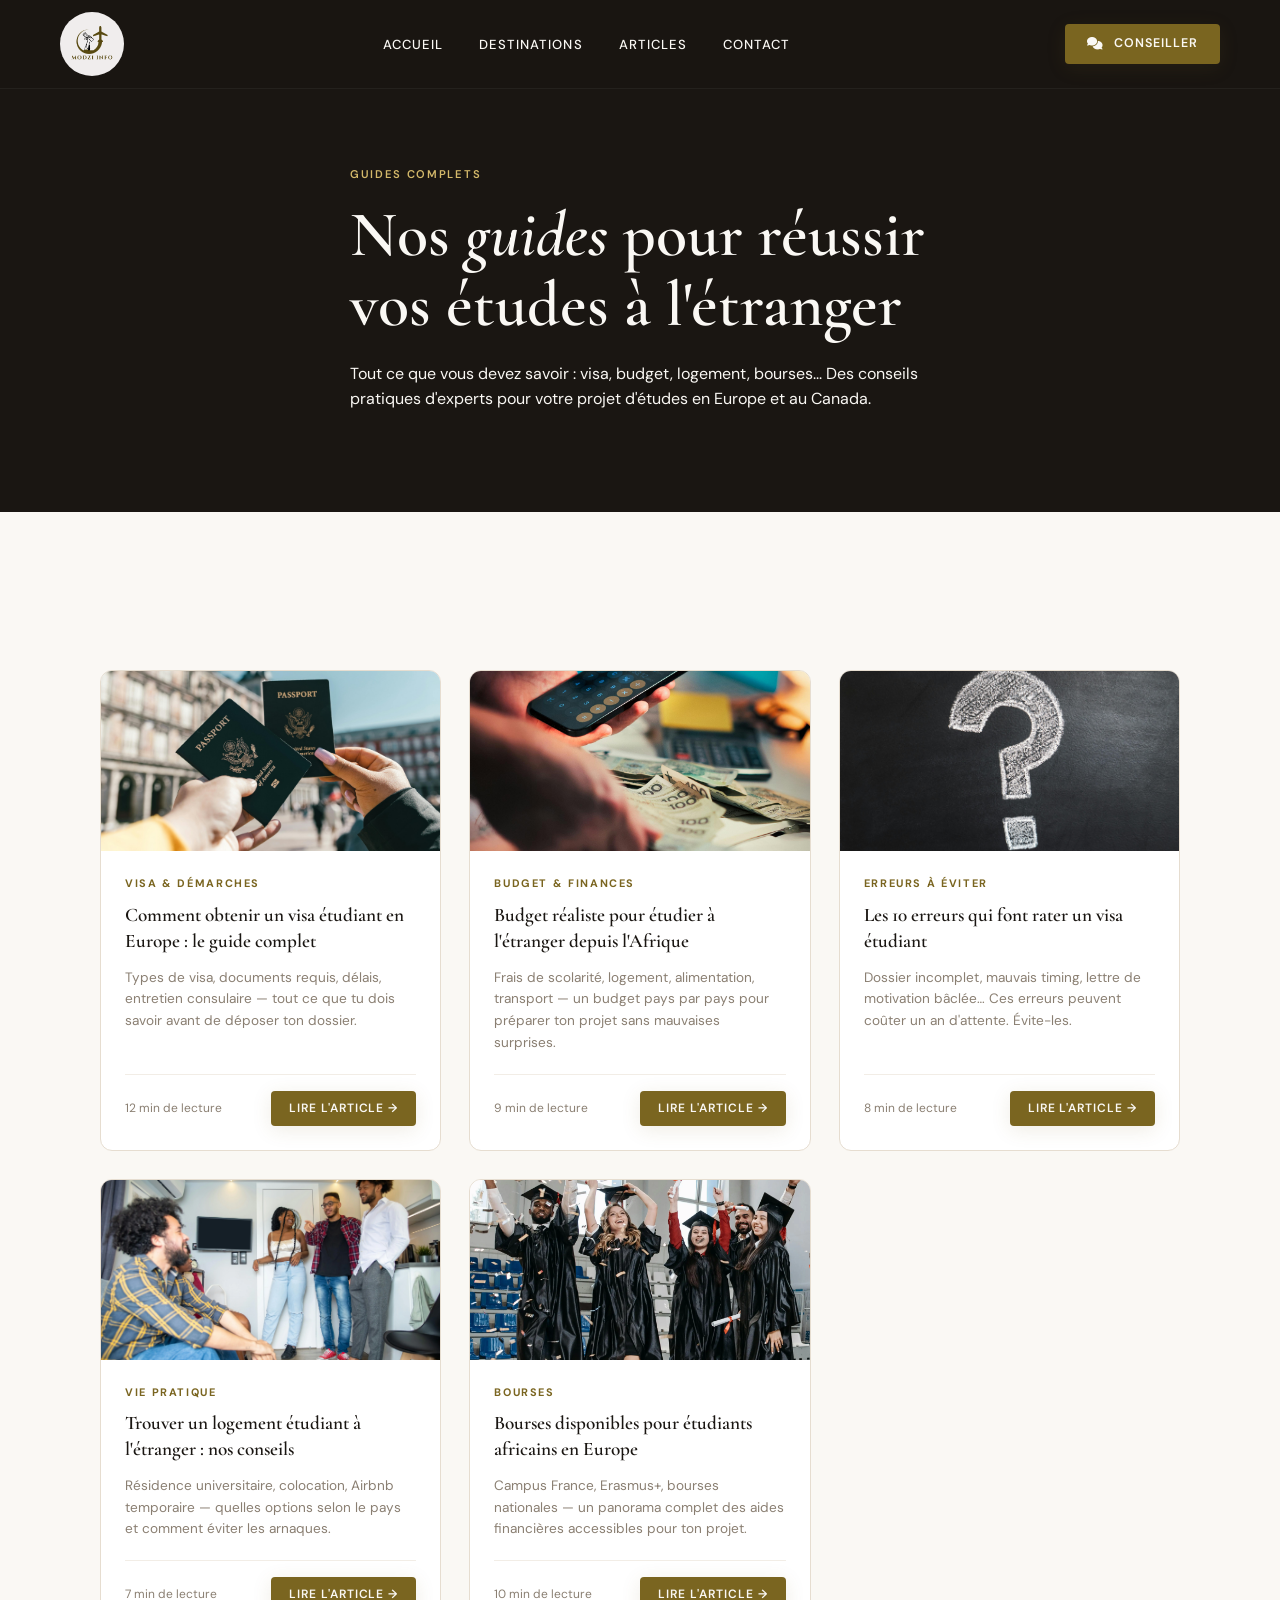
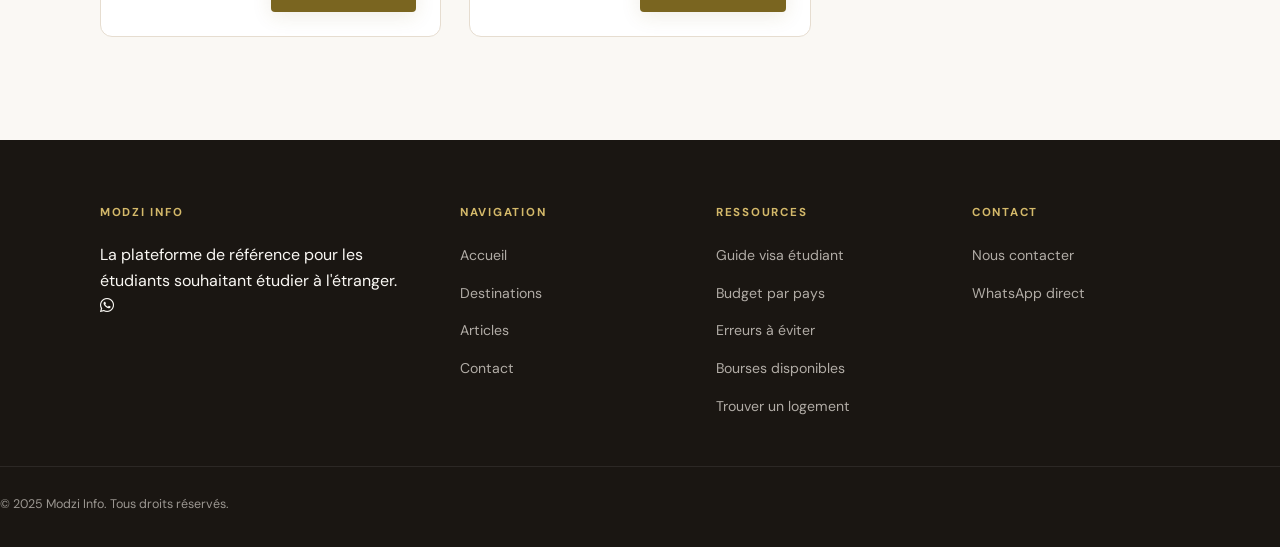
==== commit 78261597: "pictures updates" ====
--- a/articles/index.html
+++ b/articles/index.html
@@ -124,7 +124,7 @@
         <!-- Article 4: Logement étudiant étranger -->
         <article class="article-card fade-up">
           <div class="article-card__thumb">
-            <img src="../images/article 4.jpg" alt="Logement étudiant" style="width:100%;height:100%;object-fit:cover;">
+            <img src="../images/article 4.webp" alt="Logement étudiant" style="width:100%;height:100%;object-fit:cover;">
           </div>
           <div class="article-card__body">
             <div class="article-card__category">Vie Pratique</div>
@@ -142,7 +142,7 @@
         <!-- Article 5: Bourses étudiants africains -->
         <article class="article-card fade-up">
           <div class="article-card__thumb">
-            <img src="../images/article 5.jpg" alt="Bourses et diplôme"
+            <img src="../images/article 5.webp" alt="Bourses et diplôme"
               style="width:100%;height:100%;object-fit:cover;">
           </div>
           <div class="article-card__body">
--- a/styles.css
+++ b/styles.css
@@ -61,17 +61,19 @@
 .btn-whatsapp { background: #25d366; color: #fff; font-size: 0.95rem; padding: 16px 36px; border-radius: 50px; box-shadow: 0 8px 32px rgba(37,211,102,0.3); }
 .btn-whatsapp:hover { background: #1da851; box-shadow: 0 12px 40px rgba(37,211,102,0.45); transform: translateY(-2px); }
 
-.navbar { position: fixed; top: 0; left: 0; right: 0; z-index: 1000; padding: 0 clamp(20px, 5vw, 60px); transition: var(--transition); }
+.navbar { position: fixed; top: 0; left: 0; right: 0; z-index: 1000; padding: 0 clamp(20px, 5vw, 60px); transition: var(--transition); background: rgba(26,22,18,0.8); backdrop-filter: blur(12px); -webkit-backdrop-filter: blur(12px); border-bottom: 1px solid rgba(255,255,255,0.05); }
 .navbar.scrolled { background: rgba(250,248,244,0.96); backdrop-filter: blur(20px); -webkit-backdrop-filter: blur(20px); box-shadow: 0 1px 0 var(--beige-dark), 0 4px 20px var(--shadow); }
 .navbar__inner { max-width: var(--container); margin: 0 auto; display: flex; align-items: center; justify-content: space-between; height: 88px; }
 .navbar__logo { display: flex; align-items: center; gap: 12px; }
 .navbar__logo img { height: 64px; width: 64px; object-fit: contain; border-radius: 50%; background: rgba(255,255,255,0.05); }
 .navbar__logo-text { font-family: var(--font-display); font-size: 1.5rem; font-weight: 700; color: var(--gold); letter-spacing: 0.05em; }
 .navbar__links { display: flex; align-items: center; gap: 36px; }
-.navbar__links a { font-size: 0.82rem; font-weight: 500; letter-spacing: 0.08em; text-transform: uppercase; color: var(--ink-light); transition: color var(--transition); position: relative; }
+.navbar__links a { font-size: 0.82rem; font-weight: 500; letter-spacing: 0.08em; text-transform: uppercase; color: var(--cream); transition: color var(--transition); position: relative; }
 .navbar__links a::after { content: ''; position: absolute; bottom: -3px; left: 0; right: 0; height: 1.5px; background: var(--gold); transform: scaleX(0); transform-origin: left; transition: transform var(--transition); }
 .navbar__links a:hover { color: var(--gold); }
 .navbar__links a:hover::after { transform: scaleX(1); }
+.navbar.scrolled .navbar__links a { color: var(--ink-light); }
+.navbar.scrolled .navbar__links a:hover { color: var(--gold); }
 .navbar__cta { margin-left: 16px; }
 .hamburger { display: none; flex-direction: column; gap: 5px; cursor: pointer; padding: 4px; background: none; border: none; }
 .hamburger span { width: 24px; height: 2px; background: var(--cream); transition: var(--transition); border-radius: 2px; display: block; }
@@ -84,9 +86,9 @@
 .mobile-menu .close-btn { position: absolute; top: 24px; right: 24px; font-size: 1.8rem; cursor: pointer; color: var(--muted); background: none; border: none; line-height: 1; }
 
 .hero { min-height: 100vh; display: flex; align-items: center; position: relative; overflow: hidden; background: var(--ink); padding: 120px 0 80px; }
-.hero__bg { position: absolute; inset: 0; background: radial-gradient(ellipse 80% 60% at 70% 50%, rgba(122,101,32,0.18) 0%, transparent 60%), radial-gradient(ellipse 50% 80% at 20% 80%, rgba(122,101,32,0.08) 0%, transparent 50%); }
-.hero__grid-lines { position: absolute; inset: 0; background-image: linear-gradient(rgba(122,101,32,0.06) 1px, transparent 1px), linear-gradient(90deg, rgba(122,101,32,0.06) 1px, transparent 1px); background-size: 60px 60px; }
-.hero__content { position: relative; z-index: 2; max-width: 680px; }
+.hero__bg { position: absolute; inset: 0; background-image: linear-gradient(rgba(26,22,18,0.4), rgba(26,22,18,0.6)), url('images/hero-index_bg.webp'); background-size: cover; background-position: center 20%; z-index: 1; }
+.hero__grid-lines { position: absolute; inset: 0; background-image: linear-gradient(rgba(122,101,32,0.06) 1px, transparent 1px), linear-gradient(90deg, rgba(122,101,32,0.06) 1px, transparent 1px); background-size: 60px 60px; z-index: 2; }
+.hero__content { position: relative; z-index: 3; max-width: 680px; }
 .hero__eyebrow { display: inline-flex; align-items: center; gap: 10px; font-size: 0.72rem; font-weight: 600; letter-spacing: 0.18em; text-transform: uppercase; color: var(--gold-pale); margin-bottom: 28px; }
 .hero__eyebrow::before { content: ''; width: 32px; height: 1px; background: var(--gold-pale); }
 .hero__title { font-family: var(--font-display); font-size: clamp(2.8rem, 6.5vw, 5rem); font-weight: 600; line-height: 1.05; color: var(--cream); margin-bottom: 28px; }
@@ -97,8 +99,8 @@
 .hero__scroll-line { width: 1px; height: 48px; background: linear-gradient(to bottom, rgba(242,237,230,0.4), transparent); }
 @keyframes scrollPulse { 0%,100%{opacity:.4;transform:translateX(-50%) translateY(0)}50%{opacity:.8;transform:translateX(-50%) translateY(6px)} }
 
-.hero__flags { position: absolute; right: clamp(20px, 5vw, 80px); top: 50%; transform: translateY(-50%); display: flex; flex-direction: column; gap: 12px; z-index: 2; }
-.hero__flag-chip { display: flex; align-items: center; gap: 10px; background: rgba(255,255,255,0.05); border: 1px solid rgba(122,101,32,0.25); border-radius: 50px; padding: 8px 16px; font-size: 0.8rem; color: rgba(242,237,230,0.7); backdrop-filter: blur(8px); transition: var(--transition); }
+.hero__flags { position: absolute; right: clamp(20px, 5vw, 80px); top: 50%; transform: translateY(-50%); display: flex; flex-direction: column; gap: 12px; z-index: 3; }
+.hero__flag-chip { display: flex; align-items: center; gap: 10px; background: rgba(26,22,18,0.8); border: 1px solid rgba(212,185,106,0.4); border-radius: 50px; padding: 8px 16px; font-size: 0.8rem; color: var(--cream); backdrop-filter: blur(8px); transition: var(--transition); }
 .hero__flag-chip:hover { background: rgba(122,101,32,0.2); border-color: var(--gold-pale); color: var(--cream); }
 
 .stats-bar { background: var(--gold); padding: 24px 0; }
@@ -180,7 +182,7 @@
 .footer__bottom { border-top: 1px solid rgba(255,255,255,0.08); padding-top: 28px; display: flex; align-items: center; justify-content: space-between; font-size: 0.78rem; color: rgba(242,237,230,0.6); }
 
 .country-hero { background: var(--ink); color: var(--cream); padding: 140px 0 80px; position: relative; overflow: hidden; }
-.country-hero__flag-bg { position: absolute; right: -2%; top: 50%; transform: translateY(-50%); font-size: clamp(200px, 30vw, 360px); line-height: 1; opacity: 0.07; pointer-events: none; }
+.country-hero .container { position: relative; z-index: 3; }
 .country-hero__tag { font-size: 0.72rem; font-weight: 700; letter-spacing: 0.15em; text-transform: uppercase; color: var(--gold-pale); margin-bottom: 16px; display: flex; align-items: center; gap: 10px; }
 .country-hero__tag::before { content: ''; width: 28px; height: 1px; background: var(--gold-pale); }
 .country-hero__title { font-family: var(--font-display); font-size: clamp(2.5rem, 6vw, 5rem); font-weight: 600; line-height: 1.1; margin-bottom: 20px; }
@@ -226,11 +228,11 @@
 .budget-line__label { color: var(--muted); }
 .budget-line__val { font-weight: 600; }
 
-.page-header { background: var(--ink); color: var(--cream); padding: 140px 0 80px; text-align: center; position: relative; overflow: hidden; }
-.page-header__bg { position: absolute; inset: 0; background: radial-gradient(ellipse 80% 60% at 50% 50%, rgba(122,101,32,0.15) 0%, transparent 70%); }
-.page-header__content { position: relative; z-index: 1; }
-.page-header__title { font-family: var(--font-display); font-size: clamp(2.5rem, 6vw, 5rem); font-weight: 600; margin-bottom: 16px; }
-.page-header__sub { font-size: 1.1rem; color: rgba(242,237,230,0.55); max-width: 500px; margin: 0 auto; font-weight: 300; }
+.page-header { background: var(--ink); color: var(--cream); padding: 160px 0 100px; position: relative; overflow: hidden; text-align: left; }
+.page-header__bg { position: absolute; inset: 0; background: var(--ink); z-index: 1; }
+.page-header__content { position: relative; z-index: 3; max-width: 700px; }
+.page-header__title { font-family: var(--font-display); font-size: clamp(2.5rem, 5vw, 4.5rem); font-weight: 600; margin-bottom: 20px; line-height: 1.1; }
+.page-header__sub { font-size: 1.1rem; color: rgba(242,237,230,0.55); max-width: 500px; margin: 0 0 32px 0; font-weight: 300; line-height: 1.7; }
 
 .breadcrumb { padding: 16px 0; font-size: 0.78rem; color: var(--muted); display: flex; align-items: center; gap: 8px; flex-wrap: wrap; }
 .breadcrumb a { color: var(--gold); }
@@ -268,10 +270,20 @@
 .fade-up.visible { opacity: 1; transform: translateY(0); }
 
 @media (max-width: 1024px) {
+  .hero { padding: 140px 0 80px; }
   .footer__grid { grid-template-columns: 1fr 1fr; }
   .country-layout { grid-template-columns: 1fr; }
   .sidebar { position: static; }
   .contact-layout { grid-template-columns: 1fr; gap: 48px; }
+}
+
+@media (max-width: 768px) {
+  .hero__bg {
+    background-image: linear-gradient(to bottom, rgba(26,22,18,0.6) 0%, rgba(26,22,18,0.95) 80%), url('images/hero-index_bg.webp');
+  }
+  .page-header__bg {
+    background-image: linear-gradient(to bottom, rgba(26,22,18,0.6) 0%, rgba(26,22,18,0.95) 80%), url('images/destination_hero_bg.webp');
+  }
 }
 .testimonials-wrapper {
   position: relative;
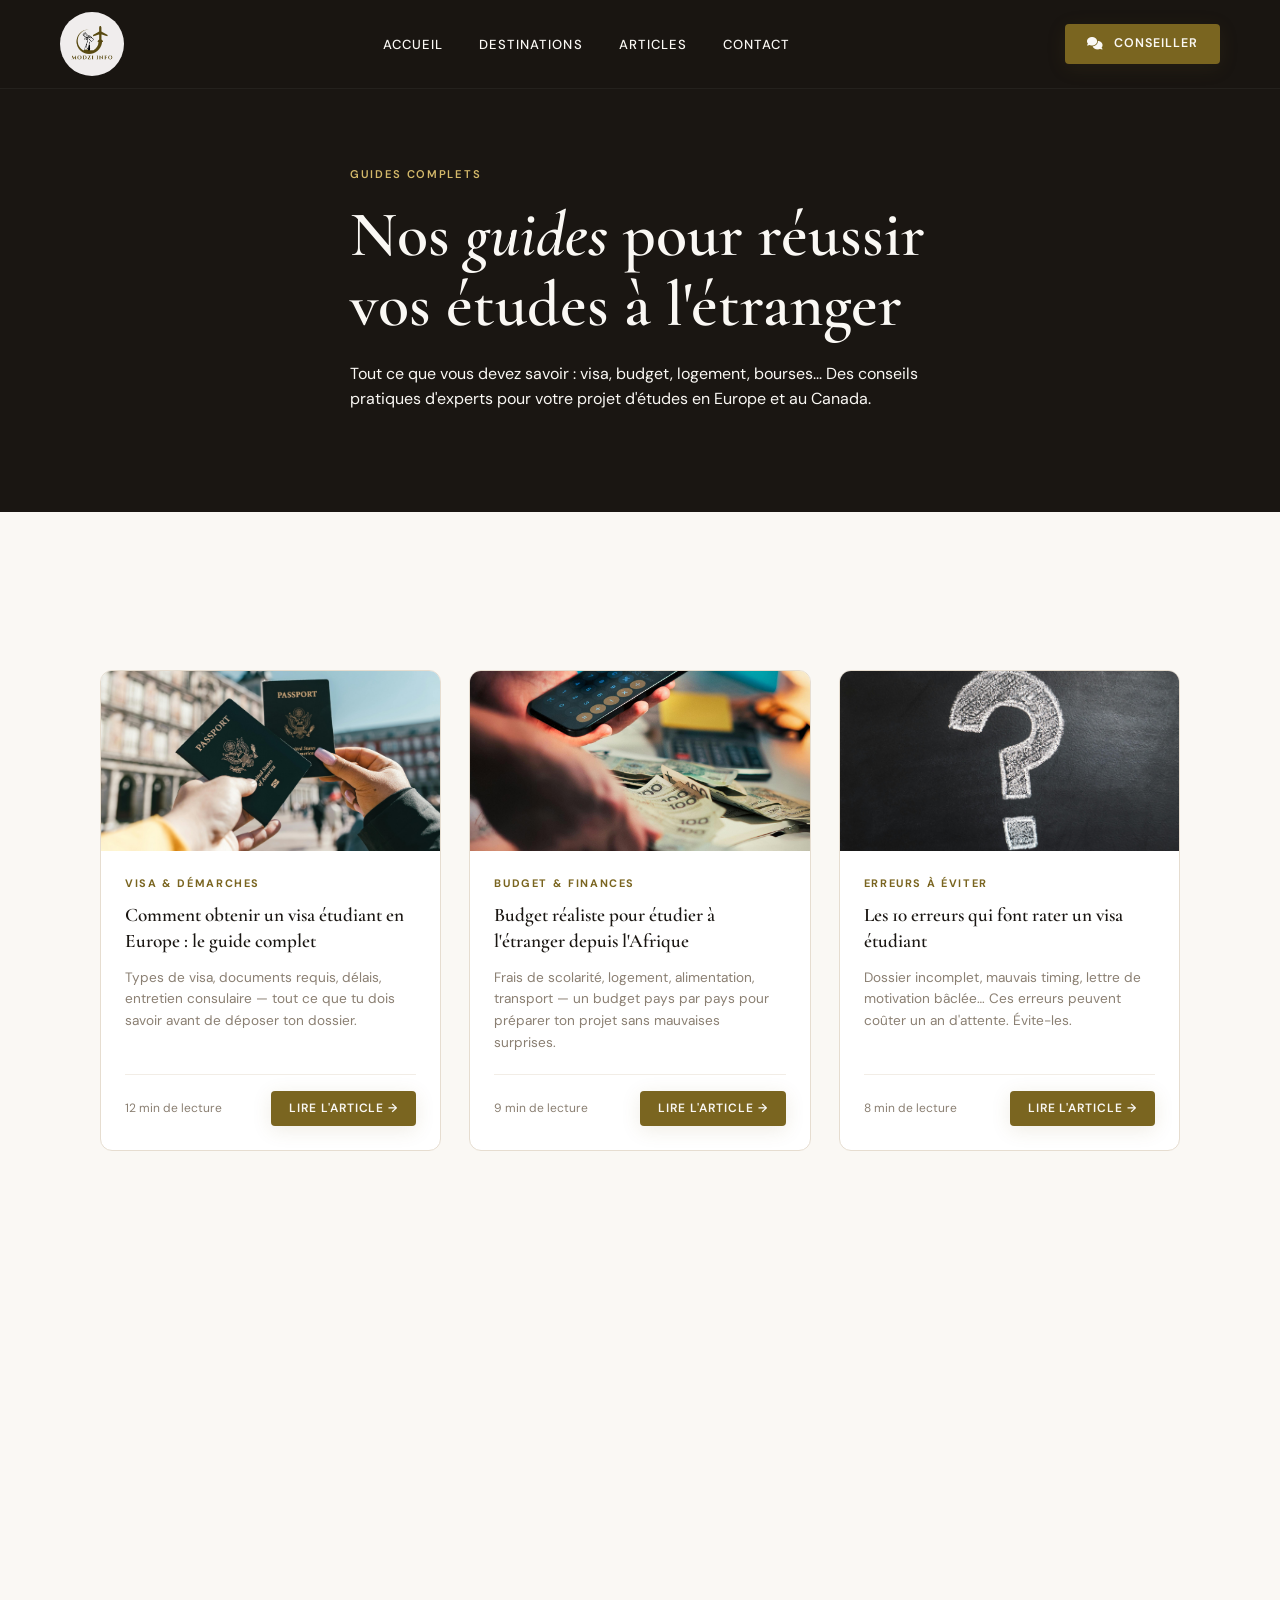
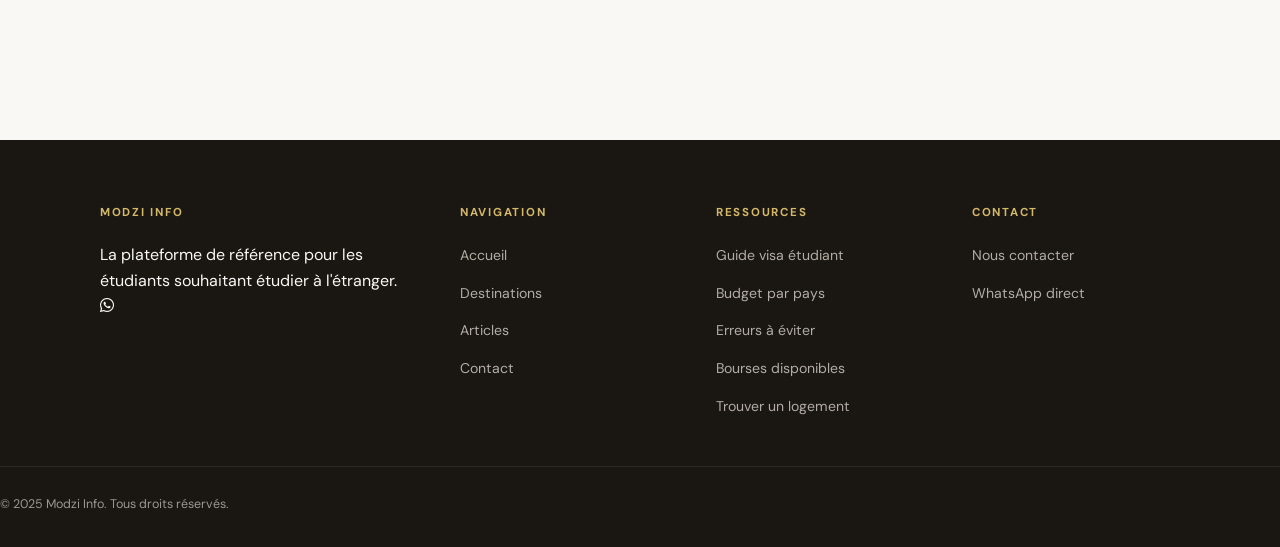
==== commit ceb44628: "ajout lazy loading" ====
--- a/articles/index.html
+++ b/articles/index.html
@@ -69,7 +69,7 @@
         <!-- Article 1: Visa étudiant Europe -->
         <article class="article-card fade-up">
           <div class="article-card__thumb">
-            <img src="../images/article 1.jpg" alt="Documents et visa" style="width:100%;height:100%;object-fit:cover;">
+            <img src="../images/article 1.jpg" alt="Documents et visa" loading="lazy" style="width:100%;height:100%;object-fit:cover;">
           </div>
           <div class="article-card__body">
             <div class="article-card__category">Visa & Démarches</div>
@@ -87,7 +87,7 @@
         <!-- Article 2: Budget études étranger -->
         <article class="article-card fade-up">
           <div class="article-card__thumb">
-            <img src="../images/article 2.jpg" alt="Budget et finances"
+            <img src="../images/article 2.jpg" alt="Budget et finances" loading="lazy"
               style="width:100%;height:100%;object-fit:cover;">
           </div>
           <div class="article-card__body">
@@ -106,7 +106,7 @@
         <!-- Article 3: Erreurs visa étudiant -->
         <article class="article-card fade-up">
           <div class="article-card__thumb">
-            <img src="../images/article 3.jpg" alt="Erreurs à éviter" style="width:100%;height:100%;object-fit:cover;">
+            <img src="../images/article 3.jpg" alt="Erreurs à éviter" loading="lazy" style="width:100%;height:100%;object-fit:cover;">
           </div>
           <div class="article-card__body">
             <div class="article-card__category">Erreurs à éviter</div>
@@ -124,7 +124,7 @@
         <!-- Article 4: Logement étudiant étranger -->
         <article class="article-card fade-up">
           <div class="article-card__thumb">
-            <img src="../images/article 4.webp" alt="Logement étudiant" style="width:100%;height:100%;object-fit:cover;">
+            <img src="../images/article 4.webp" alt="Logement étudiant" loading="lazy" style="width:100%;height:100%;object-fit:cover;">
           </div>
           <div class="article-card__body">
             <div class="article-card__category">Vie Pratique</div>
@@ -142,7 +142,7 @@
         <!-- Article 5: Bourses étudiants africains -->
         <article class="article-card fade-up">
           <div class="article-card__thumb">
-            <img src="../images/article 5.webp" alt="Bourses et diplôme"
+            <img src="../images/article 5.webp" alt="Bourses et diplôme" loading="lazy"
               style="width:100%;height:100%;object-fit:cover;">
           </div>
           <div class="article-card__body">
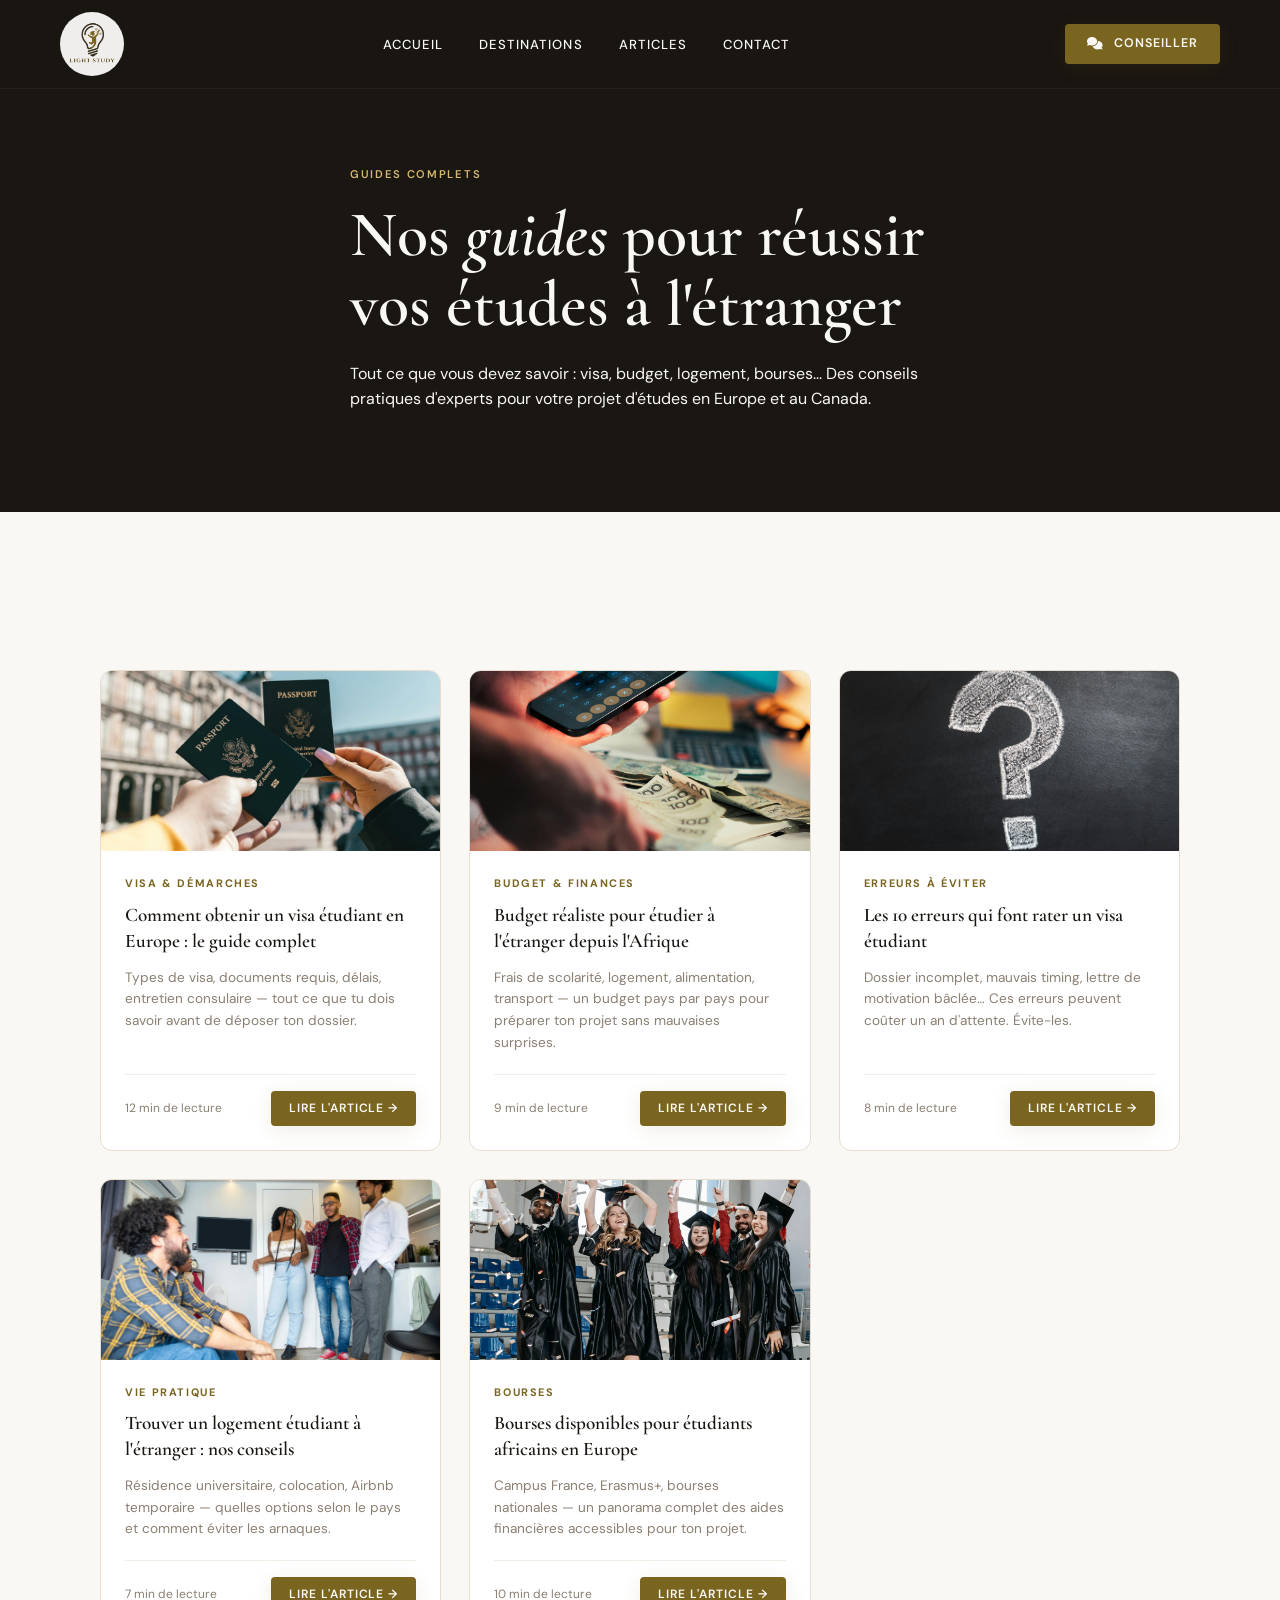
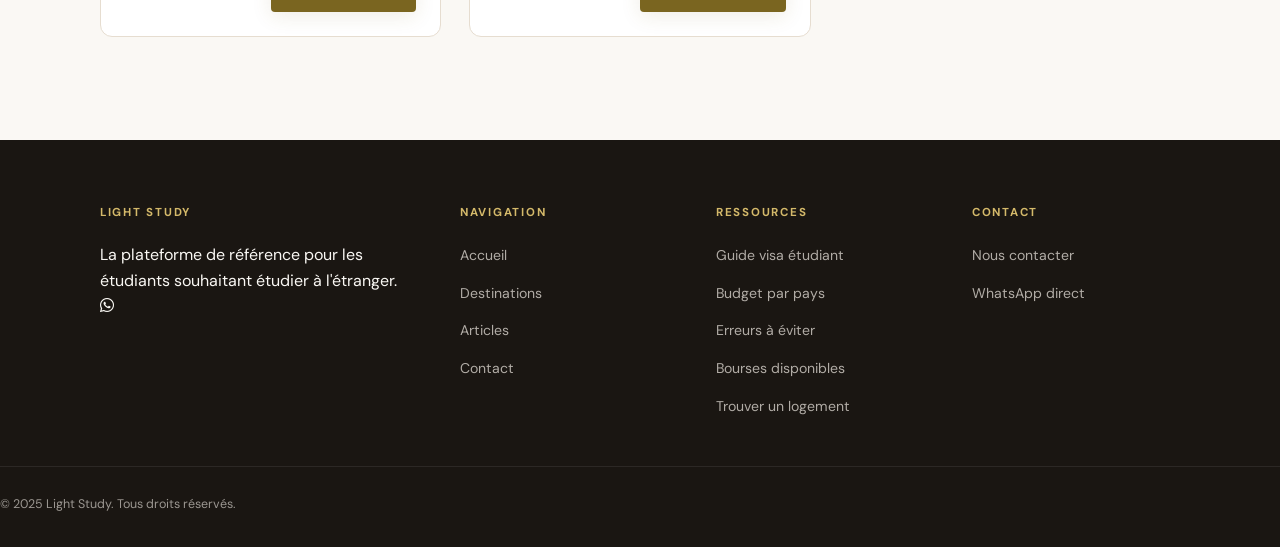
==== commit 0c8a96e0: "ajout service AVI" ====
--- a/articles/index.html
+++ b/articles/index.html
@@ -4,11 +4,11 @@
 <head>
   <meta charset="UTF-8">
   <meta name="viewport" content="width=device-width, initial-scale=1.0">
-  <title>Articles - Modzi Info</title>
+  <title>Articles - Light Study</title>
   <meta name="description"
     content="Guides complets pour étudier à l'étranger : visa, budget, logement, bourses. Tous nos conseils pour réussir votre projet d'études en Europe et au Canada.">
   <meta name="keywords" content="études à l'étranger, visa étudiant, budget études, logement étudiant, bourses études">
-  <meta property="og:title" content="Articles - Modzi Info">
+  <meta property="og:title" content="Articles - Light Study">
   <meta property="og:description"
     content="Guides complets pour étudier à l'étranger : visa, budget, logement, bourses.">
   <meta property="og:type" content="website">
@@ -22,10 +22,10 @@
   <!-- NAVBAR -->
   <nav class="navbar" aria-label="Navigation principale">
     <div class="navbar__inner">
-      <a class="navbar__logo" href="../index.html" aria-label="Modzi Info - Accueil">
-        <img src="../images/logo.png" alt="Modzi Info Logo" width="64" height="64"
+      <a class="navbar__logo" href="../index.html" aria-label="Light Study - Accueil">
+        <img src="../images/logo.png" alt="Light Study Logo" width="64" height="64"
           onerror="this.nextElementSibling.style.display='inline';">
-        <span class="navbar__logo-text" style="display:none;">Modzi Info</span>
+        <span class="navbar__logo-text" style="display:none;">Light Study</span>
       </a>
       <ul class="navbar__links" role="list">
         <li><a href="../index.html">Accueil</a></li>
@@ -490,7 +490,7 @@
   <footer class="footer">
     <div class="container footer__grid">
       <div class="footer__col">
-        <h4>Modzi Info</h4>
+        <h4>Light Study</h4>
         <p>La plateforme de référence pour les étudiants souhaitant étudier à l'étranger.</p>
         <div class="footer__social">
           <a href="https://wa.me/33675700925" target="_blank" rel="noopener" aria-label="WhatsApp">
@@ -526,11 +526,11 @@
       </div>
     </div>
     <div class="footer__bottom">
-      <span>© 2025 Modzi Info. Tous droits réservés.</span>
+      <span>© 2025 Light Study. Tous droits réservés.</span>
     </div>
   </footer>
 
   <script src="../main.js"></script>
 </body>
 
-</html>+</html>
--- a/styles.css
+++ b/styles.css
@@ -1,5 +1,5 @@
 /* ========================================
-   MODZI INFO — Design System
+   Light Study — Design System
    Luxury Editorial × African Ambition
    ======================================== */
 
@@ -143,6 +143,13 @@
 .cta-card p { color: rgba(242,237,230,0.75); line-height: 1.8; margin-bottom: 24px; }
 .cta-card .btn { width: 100%; justify-content: center; }
 
+.service-grid { display: grid; grid-template-columns: repeat(auto-fit, minmax(240px, 1fr)); gap: 24px; margin-top: 28px; }
+.service-card { background: var(--white); border-radius: var(--radius-lg); padding: 28px; border: 1px solid var(--beige-dark); box-shadow: 0 18px 38px rgba(26,22,18,0.08); transition: var(--transition); }
+.service-card:hover { transform: translateY(-4px); border-color: var(--gold-pale); box-shadow: 0 28px 58px rgba(26,22,18,0.1); }
+.service-card__icon { width: 52px; height: 52px; display: flex; align-items: center; justify-content: center; border-radius: 50%; background: rgba(122,101,32,0.1); color: var(--gold); font-size: 1.25rem; margin-bottom: 18px; }
+.service-card h3 { font-family: var(--font-display); font-size: 1.1rem; font-weight: 600; color: var(--ink); margin-bottom: 12px; }
+.service-card p { font-size: 0.92rem; color: var(--ink-light); line-height: 1.75; }
+
 .steps { display: grid; grid-template-columns: repeat(auto-fit, minmax(240px, 1fr)); gap: 40px; margin-top: 64px; position: relative; }
 .steps::before { content: ''; position: absolute; top: 36px; left: 10%; right: 10%; height: 1px; background: linear-gradient(90deg, transparent, var(--gold-pale), transparent); }
 .step { text-align: center; position: relative; }
@@ -799,3 +806,4 @@
     grid-template-columns: 1fr;
   }
 }
+
